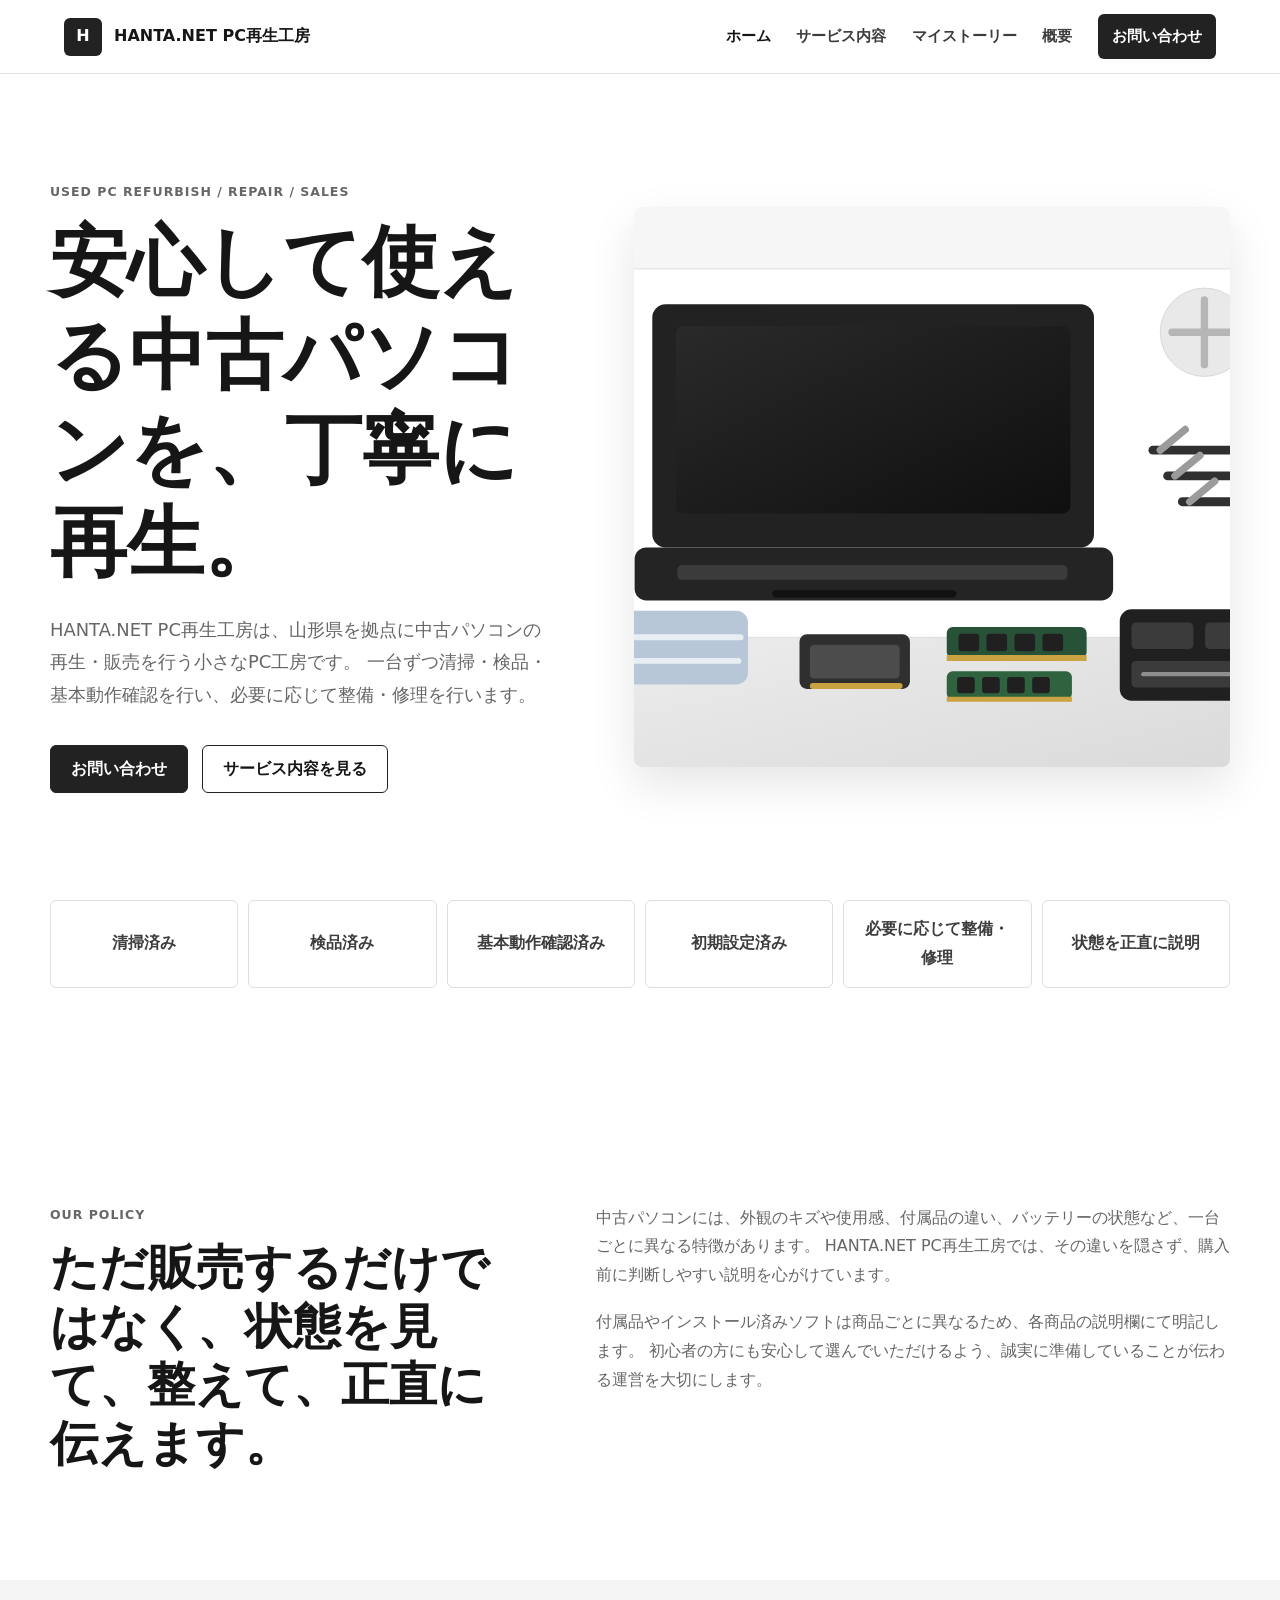
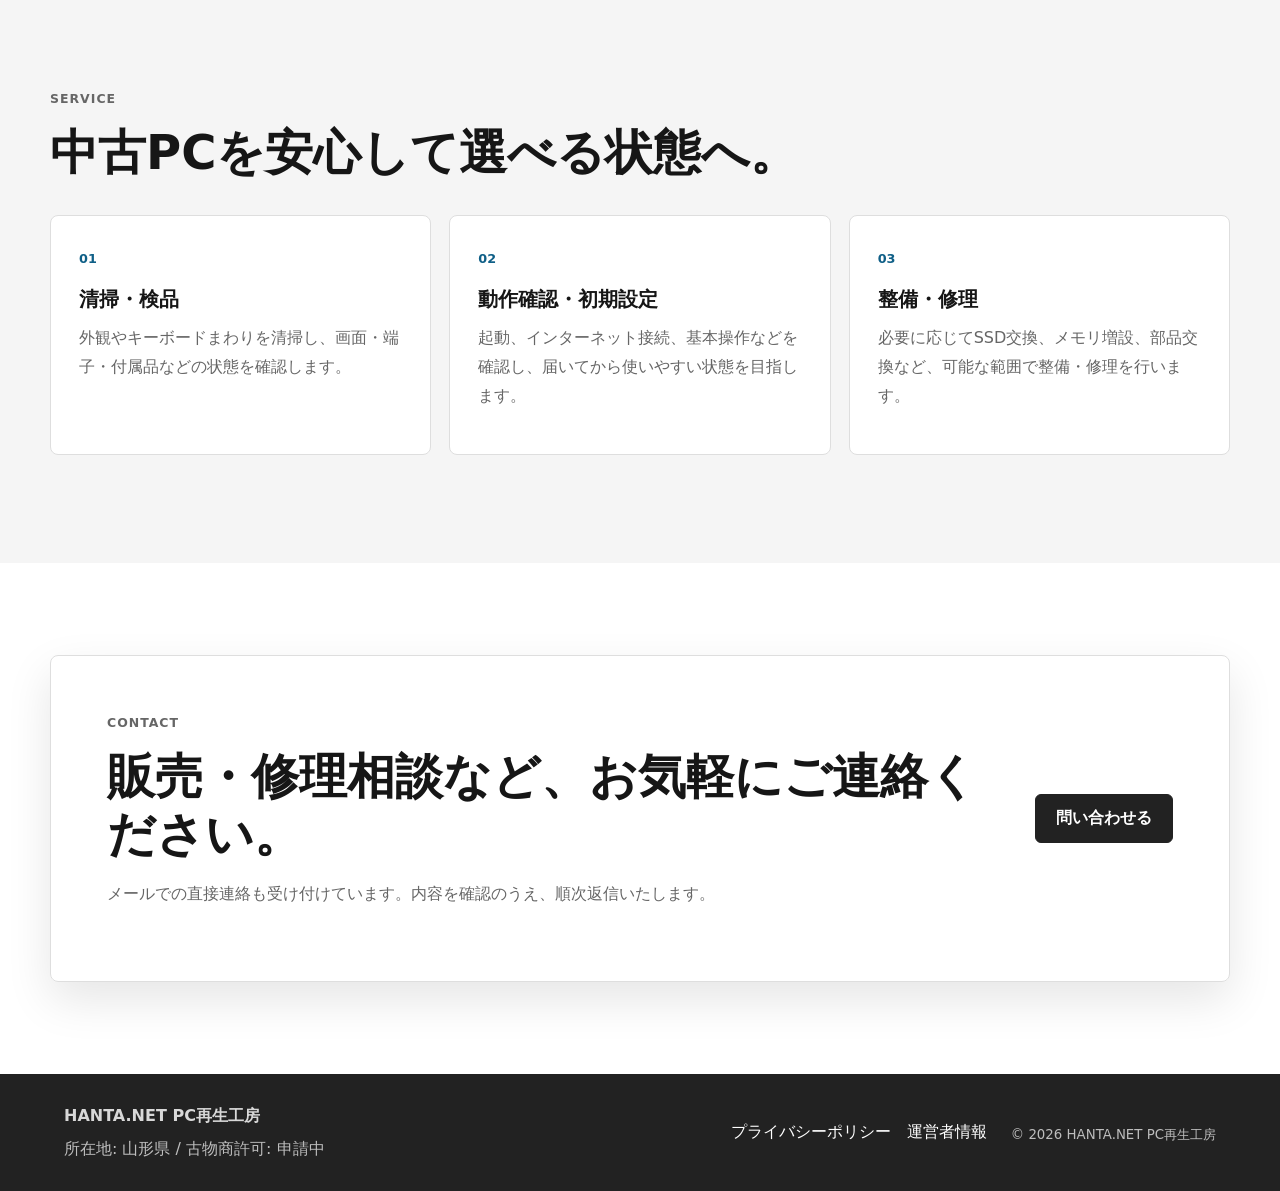
==== index.html @ 88644e93 "Remove procurement wording from homepage contact section" ====
<!doctype html>
<html lang="ja">
  <head>
    <meta charset="utf-8" />
    <meta name="viewport" content="width=device-width, initial-scale=1" />
    <title>HANTA.NET PC再生工房 | 中古パソコンの再生・販売</title>
    <meta
      name="description"
      content="山形県を拠点に、中古パソコンを一台ずつ清掃・検品・動作確認し、必要に応じて整備・修理を行い、安心して使える状態へ整えて販売する小さなPC再生工房です。"
    />
    <meta name="keywords" content="中古パソコン,再生パソコン,中古ノートパソコン,PC修理,PC再生工房,山形県,HANTA.NET" />
    <meta property="og:title" content="HANTA.NET PC再生工房" />
    <meta property="og:description" content="中古パソコンを一台ずつ清掃・検品・動作確認し、安心して使える状態へ整えて販売します。" />
    <meta property="og:type" content="website" />
    <link rel="stylesheet" href="style.css" />
  </head>
  <body>
    <header class="site-header">
      <a class="brand" href="index.html" aria-label="HANTA.NET PC再生工房 トップへ">
        <span class="brand-mark">H</span>
        <span class="brand-name">HANTA.NET PC再生工房</span>
      </a>
      <button class="nav-toggle" type="button" aria-label="メニューを開く" aria-expanded="false" data-nav-toggle>
        <span></span><span></span><span></span>
      </button>
      <nav class="site-nav" aria-label="メインメニュー" data-nav>
        <a href="index.html" data-page="index">ホーム</a>
        <a href="service.html" data-page="service">サービス内容</a>
        <a href="story.html" data-page="story">マイストーリー</a>
        <a href="about.html" data-page="about">概要</a>
        <a href="contact.html" class="nav-contact" data-page="contact">お問い合わせ</a>
      </nav>
    </header>

    <main>
      <section class="hero">
        <div class="hero-copy">
          <p class="eyebrow">Used PC Refurbish / Repair / Sales</p>
          <h1>安心して使える中古パソコンを、丁寧に再生。</h1>
          <p>
            HANTA.NET PC再生工房は、山形県を拠点に中古パソコンの再生・販売を行う小さなPC工房です。
            一台ずつ清掃・検品・基本動作確認を行い、必要に応じて整備・修理を行います。
          </p>
          <div class="hero-actions">
            <a class="button button-dark" href="contact.html">お問い合わせ</a>
            <a class="button button-light" href="service.html">サービス内容を見る</a>
          </div>
        </div>
        <div class="hero-media">
          <img src="assets/repair-workbench.svg" alt="中古ノートパソコンの整備・修理を行う清潔な作業机" />
        </div>
      </section>

      <section class="section trust-strip" aria-label="HANTA.NET PC再生工房の特徴">
        <div class="trust-item">清掃済み</div>
        <div class="trust-item">検品済み</div>
        <div class="trust-item">基本動作確認済み</div>
        <div class="trust-item">初期設定済み</div>
        <div class="trust-item">必要に応じて整備・修理</div>
        <div class="trust-item">状態を正直に説明</div>
      </section>

      <section class="section two-column">
        <div>
          <p class="section-label">Our Policy</p>
          <h2>ただ販売するだけではなく、状態を見て、整えて、正直に伝えます。</h2>
        </div>
        <div class="prose">
          <p>
            中古パソコンには、外観のキズや使用感、付属品の違い、バッテリーの状態など、一台ごとに異なる特徴があります。
            HANTA.NET PC再生工房では、その違いを隠さず、購入前に判断しやすい説明を心がけています。
          </p>
          <p>
            付属品やインストール済みソフトは商品ごとに異なるため、各商品の説明欄にて明記します。
            初心者の方にも安心して選んでいただけるよう、誠実に準備していることが伝わる運営を大切にします。
          </p>
        </div>
      </section>

      <section class="section muted-section">
        <div class="section-heading">
          <p class="section-label">Service</p>
          <h2>中古PCを安心して選べる状態へ。</h2>
        </div>
        <div class="card-grid">
          <article class="card">
            <span class="card-number">01</span>
            <h3>清掃・検品</h3>
            <p>外観やキーボードまわりを清掃し、画面・端子・付属品などの状態を確認します。</p>
          </article>
          <article class="card">
            <span class="card-number">02</span>
            <h3>動作確認・初期設定</h3>
            <p>起動、インターネット接続、基本操作などを確認し、届いてから使いやすい状態を目指します。</p>
          </article>
          <article class="card">
            <span class="card-number">03</span>
            <h3>整備・修理</h3>
            <p>必要に応じてSSD交換、メモリ増設、部品交換など、可能な範囲で整備・修理を行います。</p>
          </article>
        </div>
      </section>

      <section class="section cta-panel">
        <div>
          <p class="section-label">Contact</p>
          <h2>販売・修理相談など、お気軽にご連絡ください。</h2>
          <p>メールでの直接連絡も受け付けています。内容を確認のうえ、順次返信いたします。</p>
        </div>
        <a class="button button-dark" href="contact.html">問い合わせる</a>
      </section>
    </main>

    <footer class="site-footer">
      <div>
        <strong>HANTA.NET PC再生工房</strong>
        <p>所在地: 山形県 / 古物商許可: 申請中</p>
      </div>
      <nav aria-label="フッターメニュー">
        <a href="privacy.html">プライバシーポリシー</a>
        <a href="about.html">運営者情報</a>
      </nav>
      <small>&copy; <span data-year></span> HANTA.NET PC再生工房</small>
    </footer>

    <script src="script.js"></script>
  </body>
</html>
---- style.css ----
:root {
  --bg: #ffffff;
  --ink: #161616;
  --muted: #666666;
  --soft: #f5f5f5;
  --line: #dedede;
  --dark: #222222;
  --mid: #3d3d3d;
  --accent: #0f5f87;
  --shadow: 0 18px 46px rgba(0, 0, 0, 0.1);
}

* {
  box-sizing: border-box;
}

html {
  scroll-behavior: smooth;
}

body {
  margin: 0;
  color: var(--ink);
  font-family: "Yu Gothic", "Hiragino Kaku Gothic ProN", Meiryo, system-ui, sans-serif;
  line-height: 1.8;
  background: var(--bg);
}

img {
  display: block;
  max-width: 100%;
}

a {
  color: inherit;
}

.site-header {
  position: sticky;
  z-index: 20;
  top: 0;
  display: flex;
  align-items: center;
  justify-content: space-between;
  min-height: 74px;
  padding: 14px clamp(18px, 5vw, 64px);
  border-bottom: 1px solid rgba(222, 222, 222, 0.9);
  background: rgba(255, 255, 255, 0.94);
  backdrop-filter: blur(14px);
}

.brand {
  display: inline-flex;
  align-items: center;
  gap: 12px;
  color: var(--ink);
  text-decoration: none;
  font-weight: 800;
  letter-spacing: 0;
}

.brand-mark {
  display: grid;
  width: 38px;
  height: 38px;
  place-items: center;
  color: #fff;
  border-radius: 6px;
  background: var(--dark);
}

.brand-name {
  white-space: nowrap;
}

.site-nav {
  display: flex;
  align-items: center;
  gap: clamp(14px, 2vw, 26px);
  font-size: 0.94rem;
  font-weight: 700;
}

.site-nav a {
  color: var(--mid);
  text-decoration: none;
}

.site-nav a:hover,
.site-nav a.is-active {
  color: var(--ink);
}

.nav-contact {
  padding: 9px 14px;
  color: #fff !important;
  border-radius: 6px;
  background: var(--dark);
}

.nav-toggle {
  display: none;
  width: 42px;
  height: 42px;
  border: 1px solid var(--line);
  border-radius: 6px;
  background: #fff;
}

.nav-toggle span {
  display: block;
  width: 18px;
  height: 2px;
  margin: 4px auto;
  background: var(--ink);
}

.hero {
  display: grid;
  grid-template-columns: minmax(0, 0.92fr) minmax(0, 1.08fr);
  gap: clamp(32px, 6vw, 76px);
  align-items: center;
  width: min(1180px, calc(100% - 36px));
  min-height: calc(100vh - 74px);
  margin: 0 auto;
  padding: clamp(56px, 9vw, 98px) 0;
}

.hero h1,
.page-hero h1,
.section h2 {
  margin: 0;
  color: var(--ink);
  line-height: 1.22;
  letter-spacing: 0;
}

.hero h1 {
  font-size: clamp(2.5rem, 6vw, 5rem);
}

.hero p,
.page-hero p,
.section p {
  color: var(--muted);
}

.hero-copy > p:not(.eyebrow) {
  max-width: 680px;
  margin: 24px 0 0;
  font-size: clamp(1rem, 1.7vw, 1.12rem);
}

.hero-actions {
  display: flex;
  flex-wrap: wrap;
  gap: 14px;
  margin-top: 34px;
}

.hero-media {
  overflow: hidden;
  border-radius: 8px;
  box-shadow: var(--shadow);
}

.hero-media img {
  width: 100%;
  height: min(56vw, 560px);
  object-fit: cover;
}

.eyebrow,
.section-label {
  margin: 0 0 12px;
  color: var(--accent);
  font-size: 0.78rem;
  font-weight: 900;
  letter-spacing: 0.08em;
  text-transform: uppercase;
}

.button {
  display: inline-flex;
  align-items: center;
  justify-content: center;
  min-height: 48px;
  padding: 12px 20px;
  border: 1px solid var(--dark);
  border-radius: 6px;
  font-weight: 800;
  line-height: 1.4;
  text-decoration: none;
  cursor: pointer;
}

.button-dark {
  color: #fff;
  background: var(--dark);
}

.button-light {
  color: var(--ink);
  background: #fff;
}

.section {
  width: min(1180px, calc(100% - 36px));
  margin: 0 auto;
  padding: clamp(64px, 9vw, 108px) 0;
}

.trust-strip {
  display: grid;
  grid-template-columns: repeat(6, minmax(0, 1fr));
  gap: 10px;
  padding-top: 0;
}

.trust-item {
  display: grid;
  min-height: 76px;
  place-items: center;
  padding: 14px;
  border: 1px solid var(--line);
  border-radius: 6px;
  color: var(--mid);
  background: #fff;
  font-weight: 800;
  text-align: center;
}

.two-column {
  display: grid;
  grid-template-columns: minmax(0, 0.85fr) minmax(0, 1.15fr);
  gap: clamp(28px, 6vw, 84px);
}

.section h2 {
  font-size: clamp(1.9rem, 4vw, 3rem);
}

.prose p {
  margin: 0 0 18px;
}

.muted-section {
  width: 100%;
  max-width: none;
  padding-right: max(18px, calc((100vw - 1180px) / 2));
  padding-left: max(18px, calc((100vw - 1180px) / 2));
  background: var(--soft);
}

.section-heading {
  max-width: 760px;
  margin-bottom: 34px;
}

.card-grid {
  display: grid;
  grid-template-columns: repeat(3, minmax(0, 1fr));
  gap: 18px;
}

.card {
  min-height: 240px;
  padding: 28px;
  border: 1px solid var(--line);
  border-radius: 8px;
  background: #fff;
}

.card-number {
  color: var(--accent);
  font-size: 0.8rem;
  font-weight: 900;
}

.card h3 {
  margin: 14px 0 10px;
  font-size: 1.24rem;
  line-height: 1.35;
}

.card p {
  margin: 0;
}

.cta-panel {
  display: grid;
  grid-template-columns: minmax(0, 1fr) auto;
  gap: 28px;
  align-items: center;
  margin-top: clamp(54px, 8vw, 92px);
  margin-bottom: clamp(54px, 8vw, 92px);
  padding: clamp(32px, 5vw, 56px);
  border: 1px solid var(--line);
  border-radius: 8px;
  box-shadow: var(--shadow);
}

.page-hero {
  width: min(1180px, calc(100% - 36px));
  margin: 0 auto;
  padding: clamp(62px, 10vw, 112px) 0 clamp(44px, 8vw, 82px);
}

.page-hero h1 {
  max-width: 900px;
  font-size: clamp(2.2rem, 5vw, 4.2rem);
}

.page-hero p {
  max-width: 760px;
  margin: 22px 0 0;
}

.story-hero {
  display: grid;
  grid-template-columns: minmax(0, 0.9fr) minmax(0, 1.1fr);
  gap: clamp(28px, 6vw, 70px);
  align-items: center;
}

.story-hero img {
  height: min(50vw, 500px);
  width: 100%;
  object-fit: cover;
  border-radius: 8px;
  box-shadow: var(--shadow);
}

.narrow {
  max-width: 820px;
}

.contact-layout {
  display: grid;
  grid-template-columns: minmax(0, 0.8fr) minmax(0, 1.2fr);
  gap: clamp(28px, 6vw, 72px);
  align-items: start;
}

.contact-note {
  padding: 28px;
  border: 1px solid var(--line);
  border-radius: 8px;
  background: var(--soft);
}

.contact-note h2 {
  font-size: 1.5rem;
}

.contact-note a,
.info-table a,
.policy a {
  color: var(--accent);
  font-weight: 800;
}

.contact-form {
  display: grid;
  gap: 18px;
  padding: clamp(24px, 4vw, 36px);
  border: 1px solid var(--line);
  border-radius: 8px;
  background: #fff;
  box-shadow: var(--shadow);
}

.contact-form label {
  display: grid;
  gap: 8px;
  color: var(--mid);
  font-weight: 800;
}

.contact-form label span {
  color: var(--muted);
  font-weight: 500;
}

.contact-form input,
.contact-form textarea {
  width: 100%;
  border: 1px solid #cfcfcf;
  border-radius: 6px;
  padding: 12px 14px;
  color: var(--ink);
  font: inherit;
  background: #fff;
}

.contact-form input:focus,
.contact-form textarea:focus {
  outline: 3px solid rgba(15, 95, 135, 0.18);
  border-color: var(--accent);
}

.checkbox-label {
  display: flex !important;
  grid-template-columns: none;
  align-items: flex-start;
  gap: 10px !important;
  font-weight: 600 !important;
}

.checkbox-label input {
  width: 18px;
  margin-top: 7px;
}

.hidden-field {
  display: none !important;
  visibility: hidden;
  position: absolute;
  left: -9999px;
  width: 1px;
  height: 1px;
  overflow: hidden;
}

.info-table {
  display: grid;
  margin: 0;
  border-top: 1px solid var(--line);
}

.info-table div {
  display: grid;
  grid-template-columns: 220px 1fr;
  gap: 24px;
  padding: 24px 0;
  border-bottom: 1px solid var(--line);
}

.info-table dt {
  color: var(--mid);
  font-weight: 900;
}

.info-table dd {
  margin: 0;
  color: var(--ink);
}

.policy h2 {
  margin: 34px 0 10px;
  font-size: 1.5rem;
}

.site-footer {
  display: grid;
  grid-template-columns: minmax(0, 1fr) auto auto;
  gap: 24px;
  align-items: center;
  padding: 28px clamp(18px, 5vw, 64px);
  color: #d8d8d8;
  background: var(--dark);
}

.site-footer p,
.site-footer small {
  margin: 4px 0 0;
  color: #bdbdbd;
}

.site-footer nav {
  display: flex;
  flex-wrap: wrap;
  gap: 16px;
}

.site-footer a {
  color: #fff;
  text-decoration: none;
}

@media (max-width: 940px) {
  .brand-name {
    white-space: normal;
  }

  .nav-toggle {
    display: block;
  }

  .site-nav {
    position: absolute;
    top: calc(100% + 8px);
    right: 18px;
    left: 18px;
    display: none;
    flex-direction: column;
    align-items: stretch;
    gap: 0;
    padding: 12px;
    border: 1px solid var(--line);
    border-radius: 8px;
    background: #fff;
    box-shadow: var(--shadow);
  }

  .site-nav.is-open {
    display: flex;
  }

  .site-nav a {
    padding: 12px;
  }

  .nav-contact {
    margin-top: 6px;
    text-align: center;
  }

  .hero,
  .two-column,
  .story-hero,
  .contact-layout,
  .cta-panel,
  .site-footer {
    grid-template-columns: 1fr;
  }

  .hero {
    min-height: auto;
  }

  .hero-media img,
  .story-hero img {
    height: auto;
    aspect-ratio: 16 / 10;
  }

  .trust-strip,
  .card-grid {
    grid-template-columns: repeat(2, minmax(0, 1fr));
  }

  .cta-panel .button {
    justify-self: start;
  }
}

@media (max-width: 560px) {
  .site-header {
    min-height: 66px;
    padding: 12px 16px;
  }

  .brand {
    max-width: calc(100% - 56px);
    font-size: 0.92rem;
  }

  .brand-mark {
    flex: 0 0 auto;
  }

  .trust-strip,
  .card-grid,
  .info-table div {
    grid-template-columns: 1fr;
  }

  .hero-actions,
  .cta-panel .button,
  .contact-form .button {
    width: 100%;
  }

  .button {
    width: 100%;
  }
}
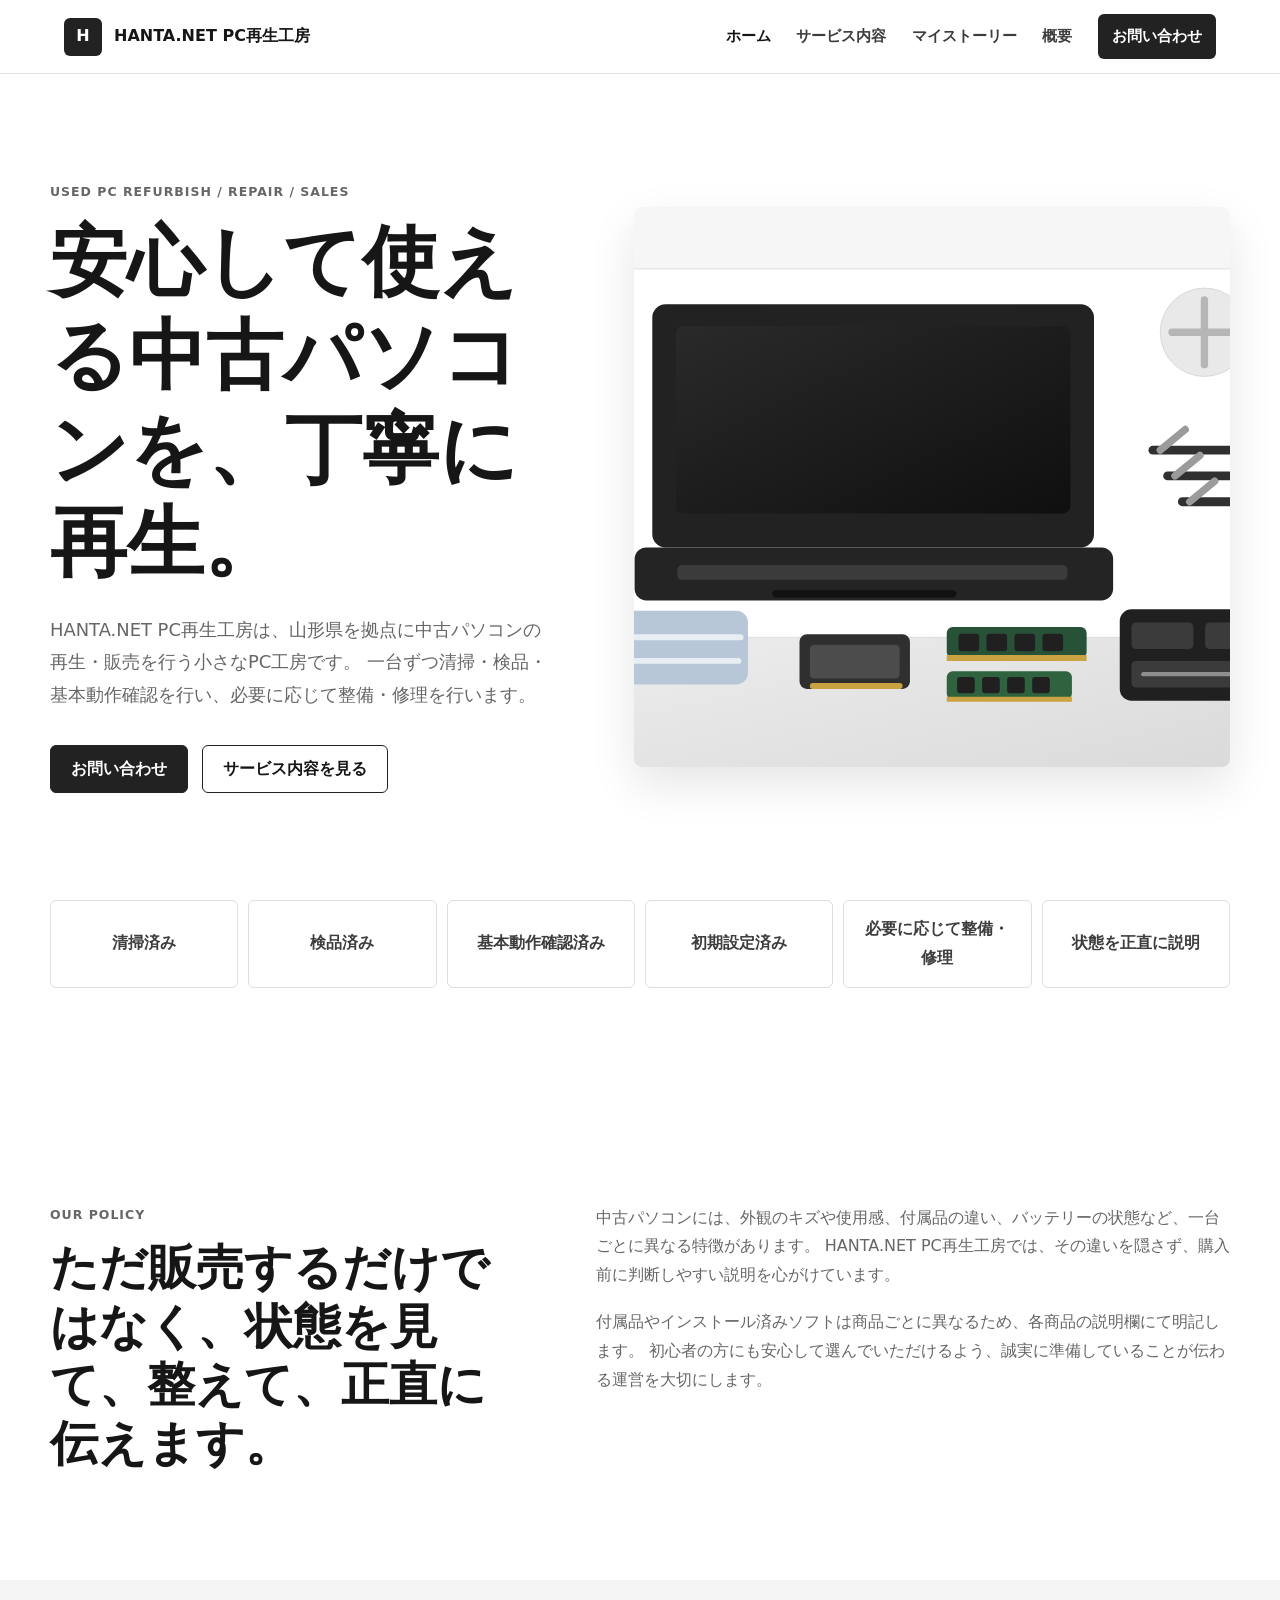
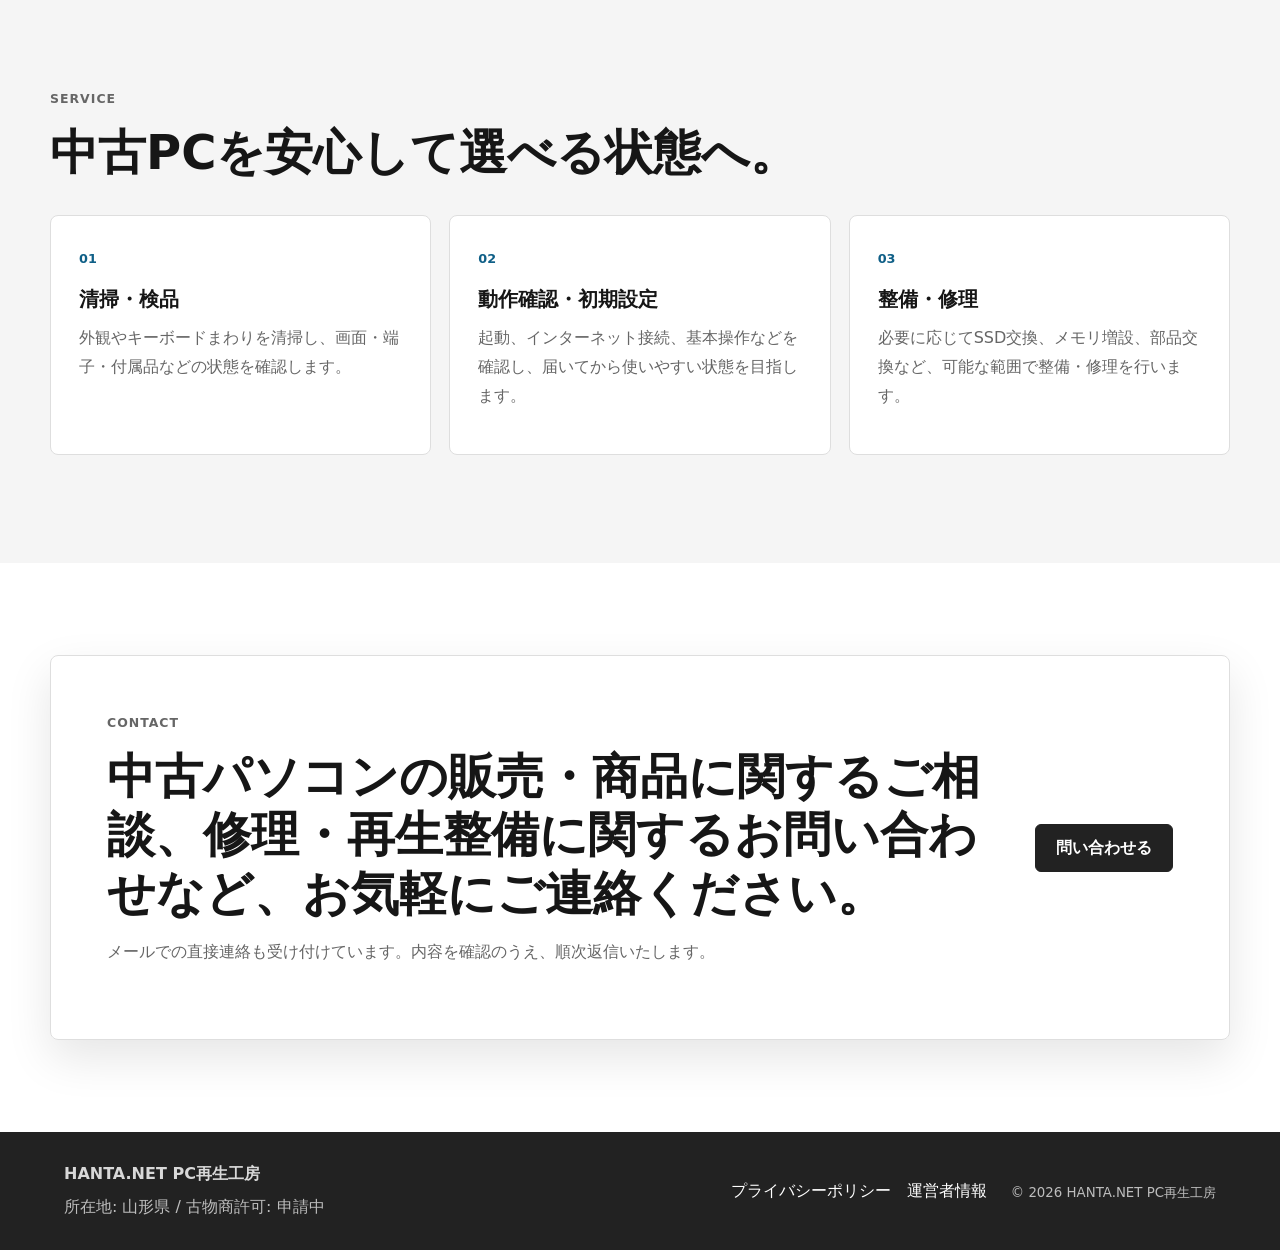
==== commit 1706902a: "Update homepage contact wording" ====
--- a/index.html
+++ b/index.html
@@ -104,7 +104,7 @@
       <section class="section cta-panel">
         <div>
           <p class="section-label">Contact</p>
-          <h2>販売・修理相談など、お気軽にご連絡ください。</h2>
+          <h2>中古パソコンの販売・商品に関するご相談、修理・再生整備に関するお問い合わせなど、お気軽にご連絡ください。</h2>
           <p>メールでの直接連絡も受け付けています。内容を確認のうえ、順次返信いたします。</p>
         </div>
         <a class="button button-dark" href="contact.html">問い合わせる</a>
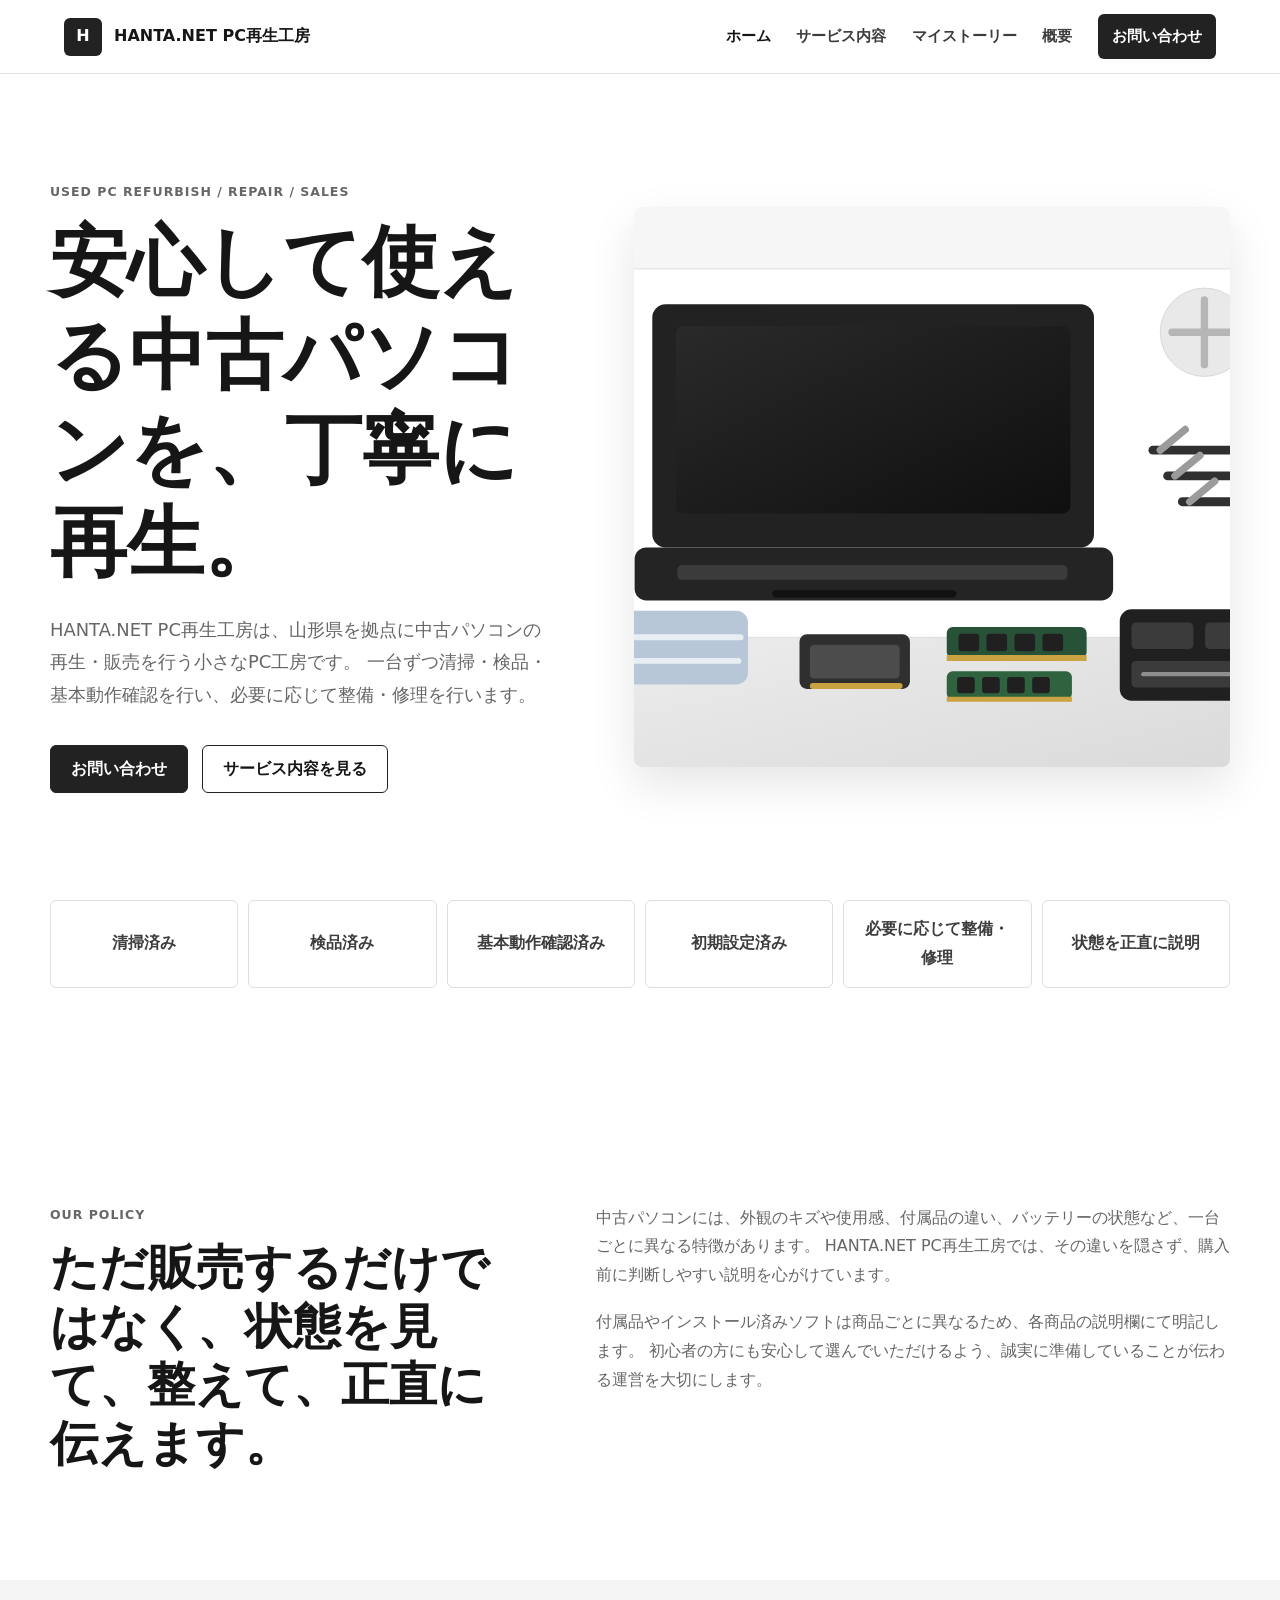
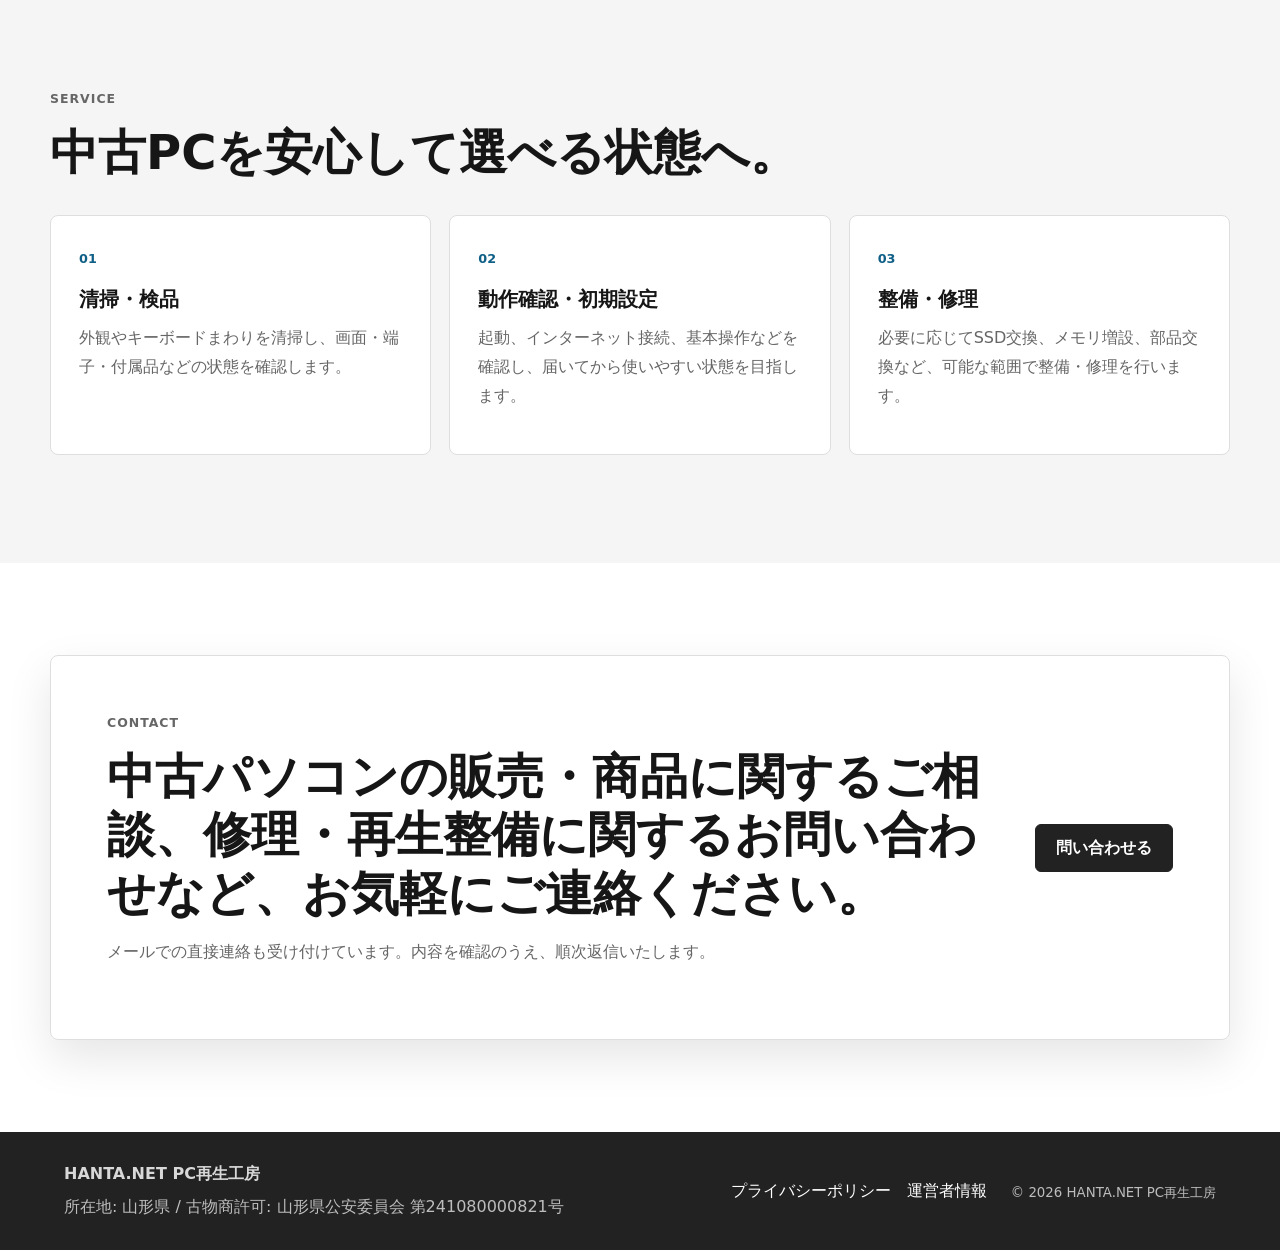
==== commit 00e917d7: "Update antique dealer license in footer" ====
--- a/index.html
+++ b/index.html
@@ -114,7 +114,7 @@
     <footer class="site-footer">
       <div>
         <strong>HANTA.NET PC再生工房</strong>
-        <p>所在地: 山形県 / 古物商許可: 申請中</p>
+        <p>所在地: 山形県 / 古物商許可: 山形県公安委員会 第241080000821号</p>
       </div>
       <nav aria-label="フッターメニュー">
         <a href="privacy.html">プライバシーポリシー</a>
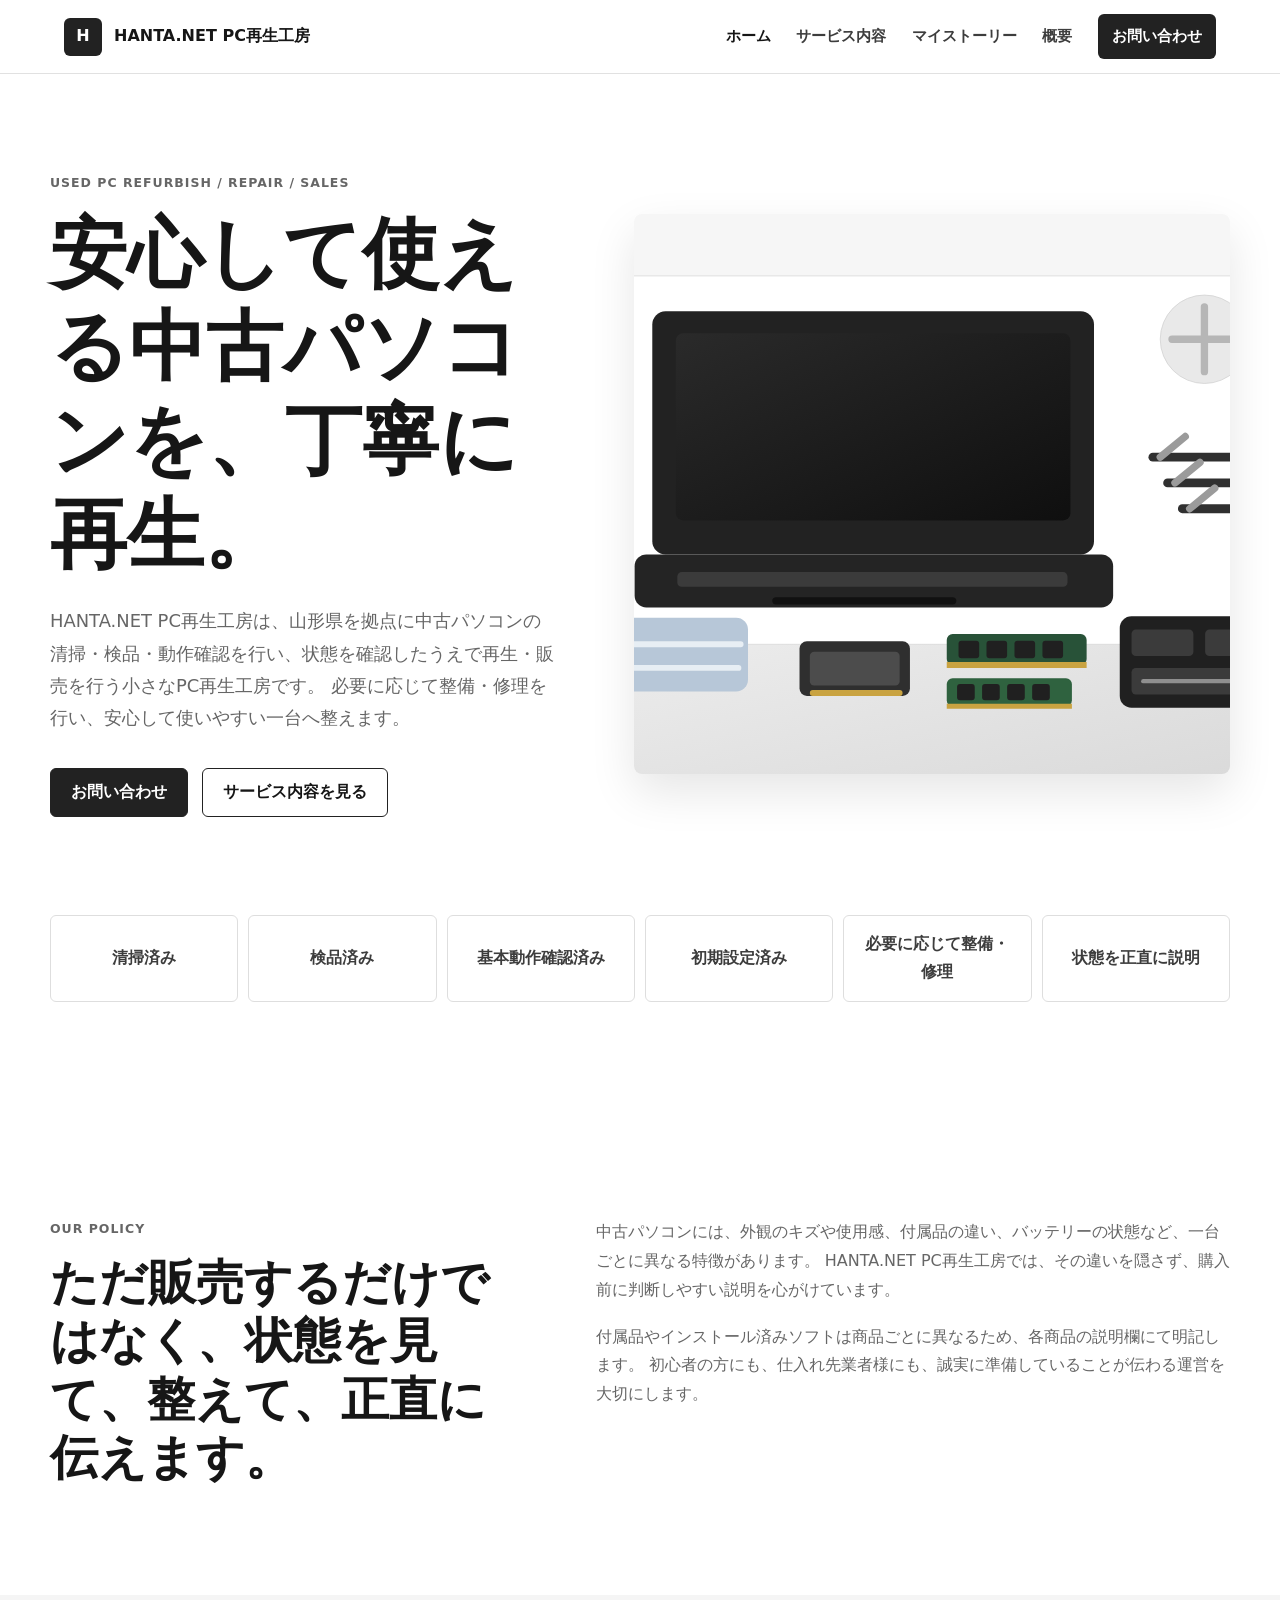
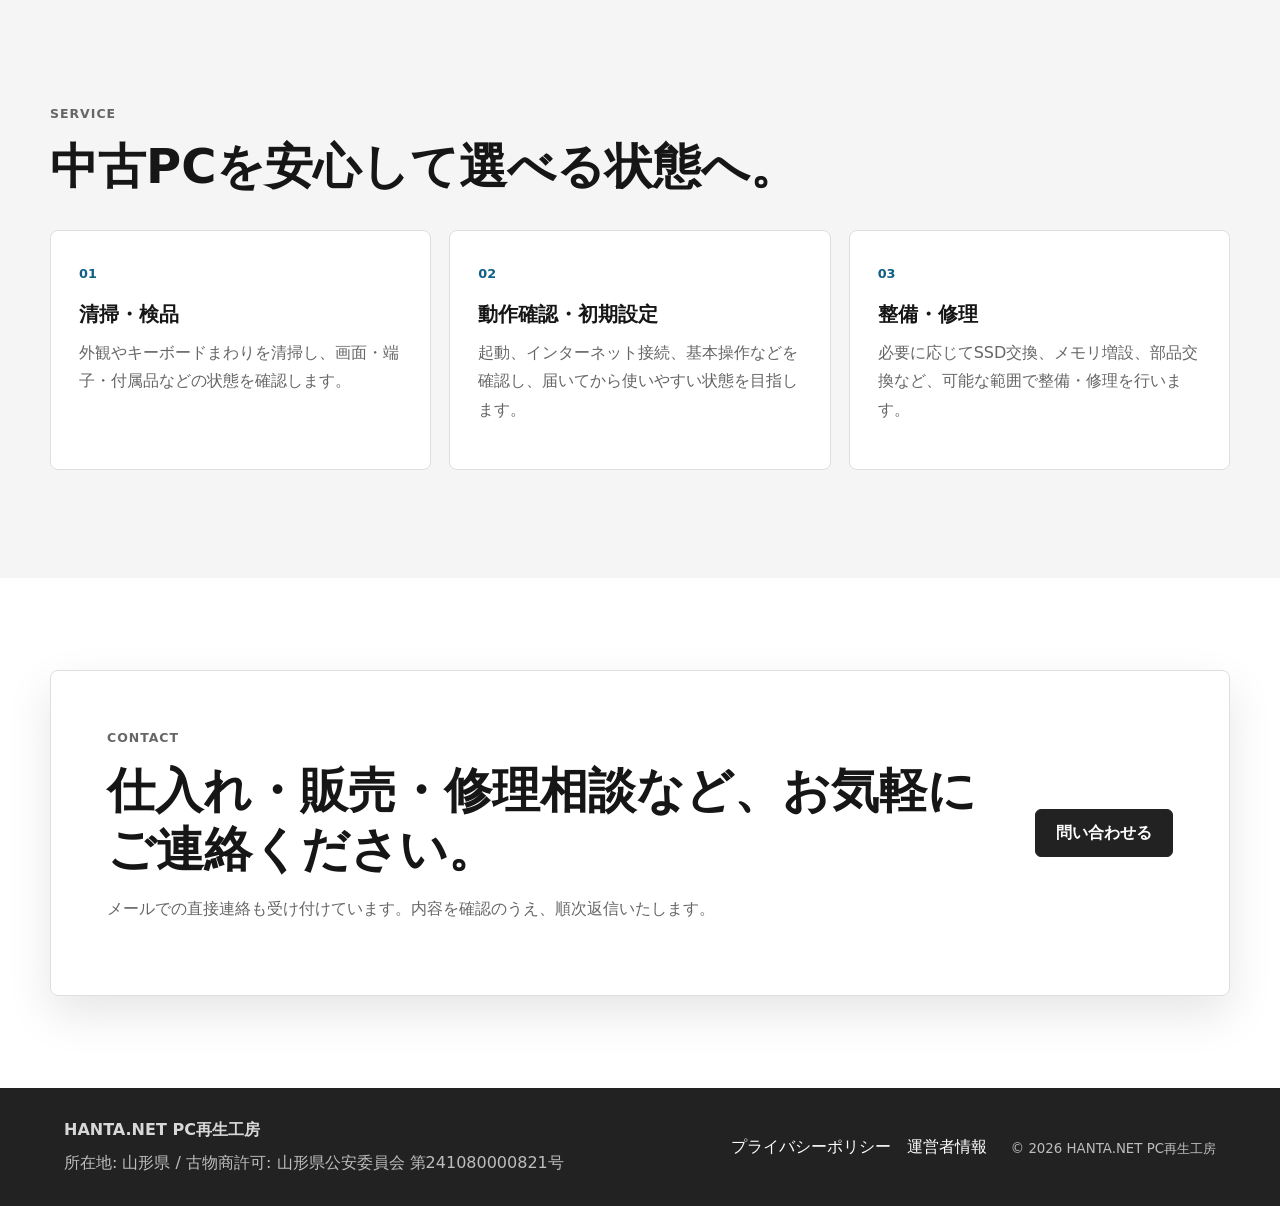
==== commit f32ab583: "Add homepage SEO metadata and description" ====
--- a/index.html
+++ b/index.html
@@ -3,15 +3,19 @@
   <head>
     <meta charset="utf-8" />
     <meta name="viewport" content="width=device-width, initial-scale=1" />
-    <title>HANTA.NET PC再生工房 | 中古パソコンの再生・販売</title>
+    <title>HANTA.NET PC再生工房 | 山形県の中古パソコン再生・販売</title>
     <meta
       name="description"
-      content="山形県を拠点に、中古パソコンを一台ずつ清掃・検品・動作確認し、必要に応じて整備・修理を行い、安心して使える状態へ整えて販売する小さなPC再生工房です。"
+      content="HANTA.NET PC再生工房は、山形県を拠点に中古パソコンの清掃・検品・動作確認を行い、状態を確認したうえで再生・販売する小さなPC再生工房です。"
     />
     <meta name="keywords" content="中古パソコン,再生パソコン,中古ノートパソコン,PC修理,PC再生工房,山形県,HANTA.NET" />
-    <meta property="og:title" content="HANTA.NET PC再生工房" />
-    <meta property="og:description" content="中古パソコンを一台ずつ清掃・検品・動作確認し、安心して使える状態へ整えて販売します。" />
+    <link rel="canonical" href="https://hanta-net-site.netlify.app/" />
+    <meta property="og:title" content="HANTA.NET PC再生工房 | 山形県の中古パソコン再生・販売" />
+    <meta property="og:description" content="山形県を拠点に、中古パソコンを一台ずつ清掃・検品・動作確認し、状態を確認したうえで再生・販売します。" />
     <meta property="og:type" content="website" />
+    <meta property="og:url" content="https://hanta-net-site.netlify.app/" />
+    <meta property="og:site_name" content="HANTA.NET PC再生工房" />
+    <meta name="twitter:card" content="summary" />
     <link rel="stylesheet" href="style.css" />
   </head>
   <body>
@@ -38,8 +42,8 @@
           <p class="eyebrow">Used PC Refurbish / Repair / Sales</p>
           <h1>安心して使える中古パソコンを、丁寧に再生。</h1>
           <p>
-            HANTA.NET PC再生工房は、山形県を拠点に中古パソコンの再生・販売を行う小さなPC工房です。
-            一台ずつ清掃・検品・基本動作確認を行い、必要に応じて整備・修理を行います。
+            HANTA.NET PC再生工房は、山形県を拠点に中古パソコンの清掃・検品・動作確認を行い、状態を確認したうえで再生・販売を行う小さなPC再生工房です。
+            必要に応じて整備・修理を行い、安心して使いやすい一台へ整えます。
           </p>
           <div class="hero-actions">
             <a class="button button-dark" href="contact.html">お問い合わせ</a>
@@ -72,7 +76,7 @@
           </p>
           <p>
             付属品やインストール済みソフトは商品ごとに異なるため、各商品の説明欄にて明記します。
-            初心者の方にも安心して選んでいただけるよう、誠実に準備していることが伝わる運営を大切にします。
+            初心者の方にも、仕入れ先業者様にも、誠実に準備していることが伝わる運営を大切にします。
           </p>
         </div>
       </section>
@@ -104,7 +108,7 @@
       <section class="section cta-panel">
         <div>
           <p class="section-label">Contact</p>
-          <h2>中古パソコンの販売・商品に関するご相談、修理・再生整備に関するお問い合わせなど、お気軽にご連絡ください。</h2>
+          <h2>仕入れ・販売・修理相談など、お気軽にご連絡ください。</h2>
           <p>メールでの直接連絡も受け付けています。内容を確認のうえ、順次返信いたします。</p>
         </div>
         <a class="button button-dark" href="contact.html">問い合わせる</a>
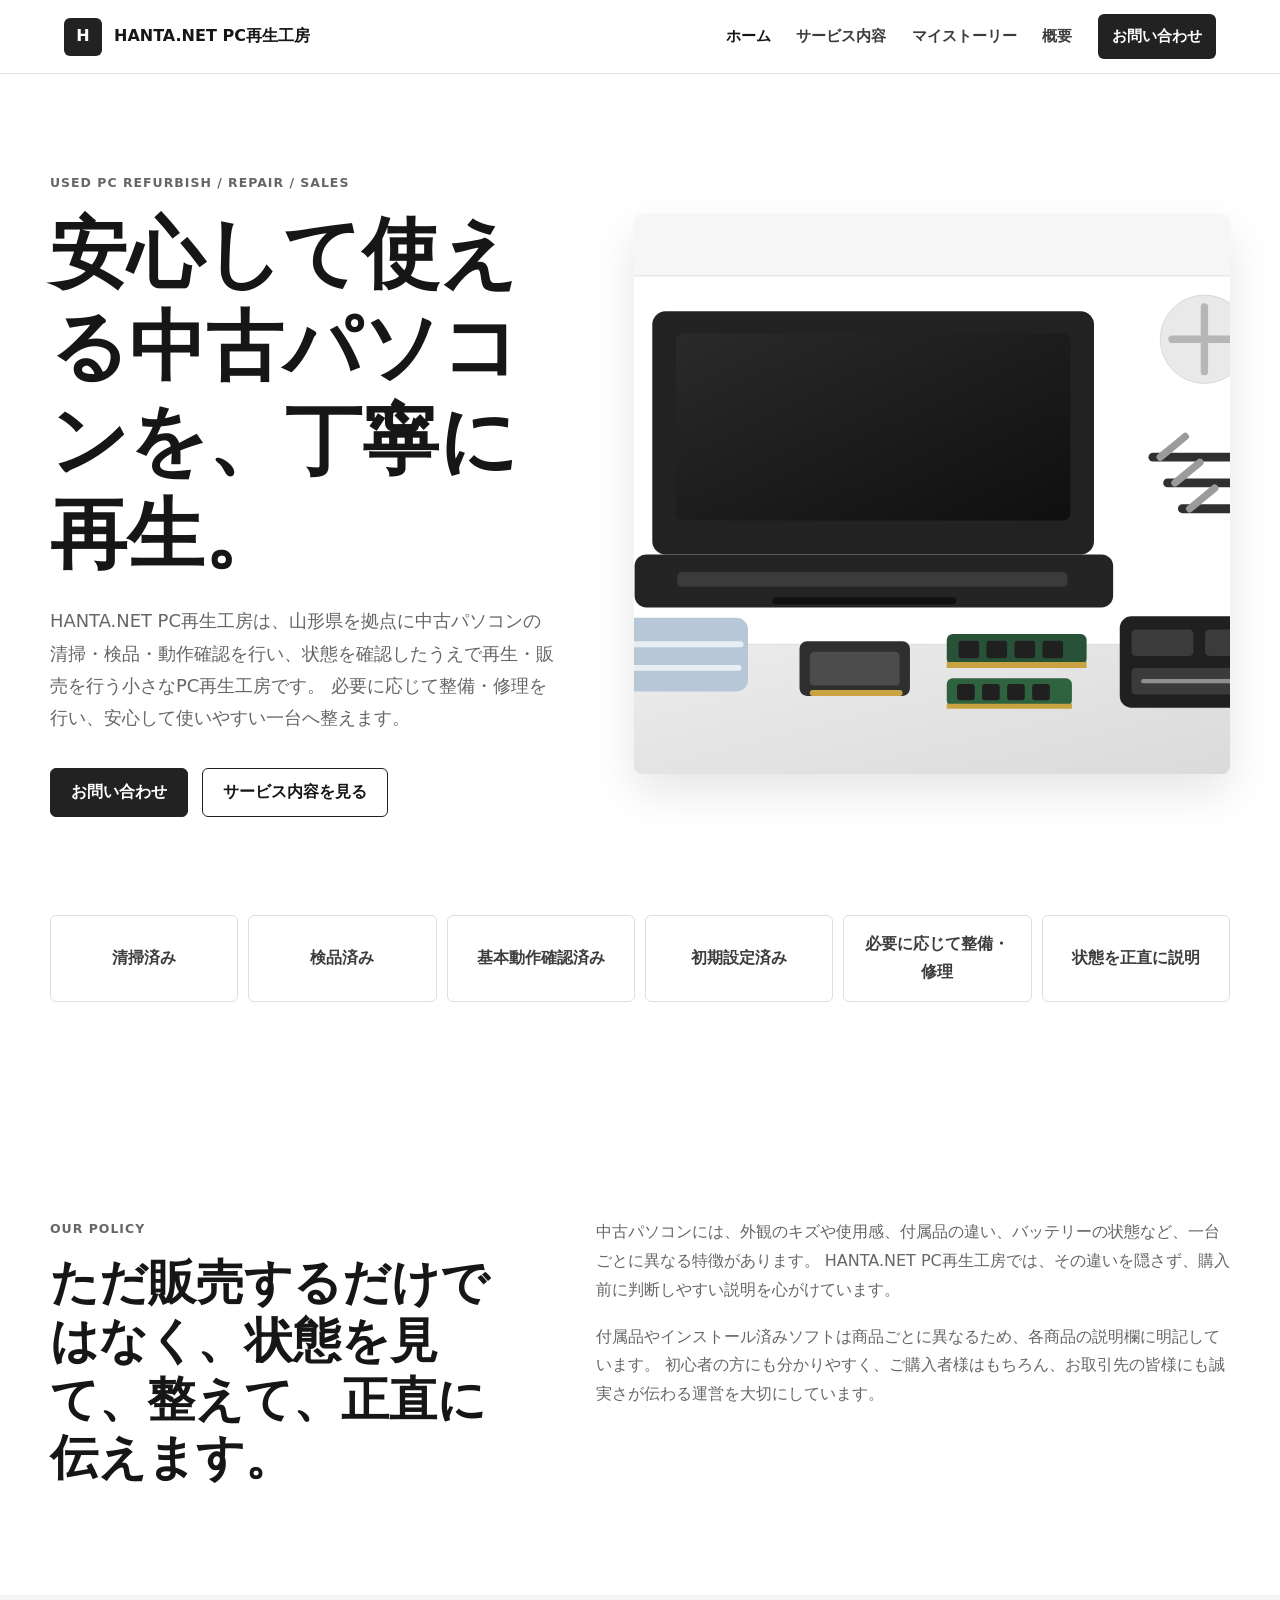
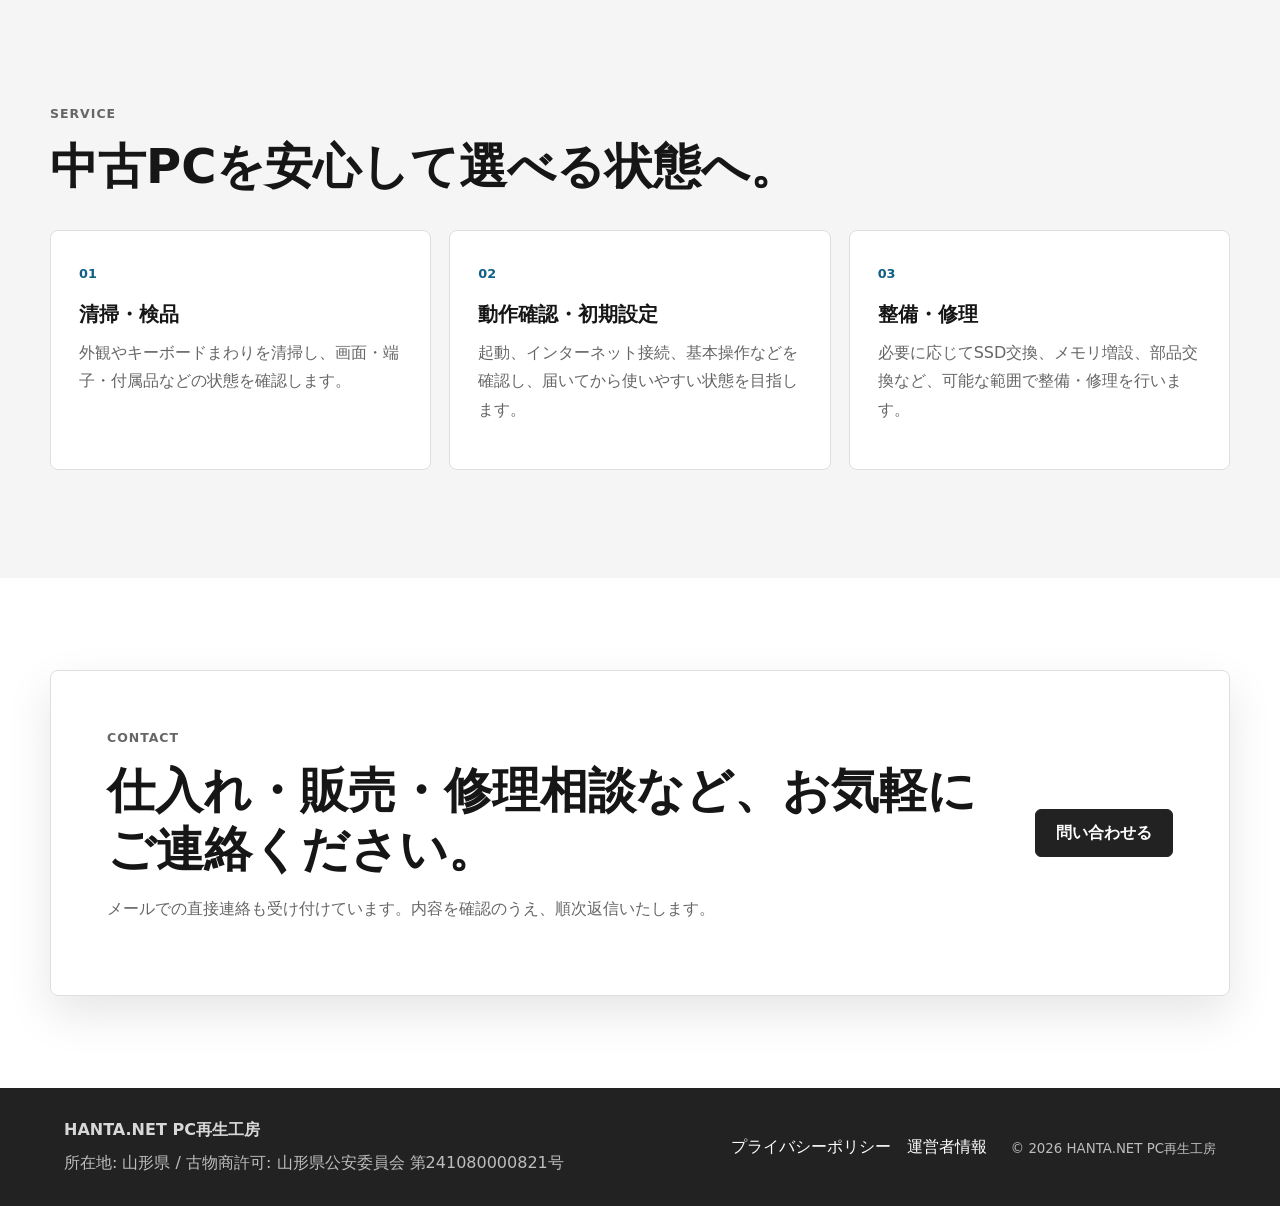
==== commit de50cd76: "トップページの運営方針の文面を調整" ====
--- a/index.html
+++ b/index.html
@@ -75,8 +75,8 @@
             HANTA.NET PC再生工房では、その違いを隠さず、購入前に判断しやすい説明を心がけています。
           </p>
           <p>
-            付属品やインストール済みソフトは商品ごとに異なるため、各商品の説明欄にて明記します。
-            初心者の方にも、仕入れ先業者様にも、誠実に準備していることが伝わる運営を大切にします。
+            付属品やインストール済みソフトは商品ごとに異なるため、各商品の説明欄に明記しています。
+            初心者の方にも分かりやすく、ご購入者様はもちろん、お取引先の皆様にも誠実さが伝わる運営を大切にしています。
           </p>
         </div>
       </section>
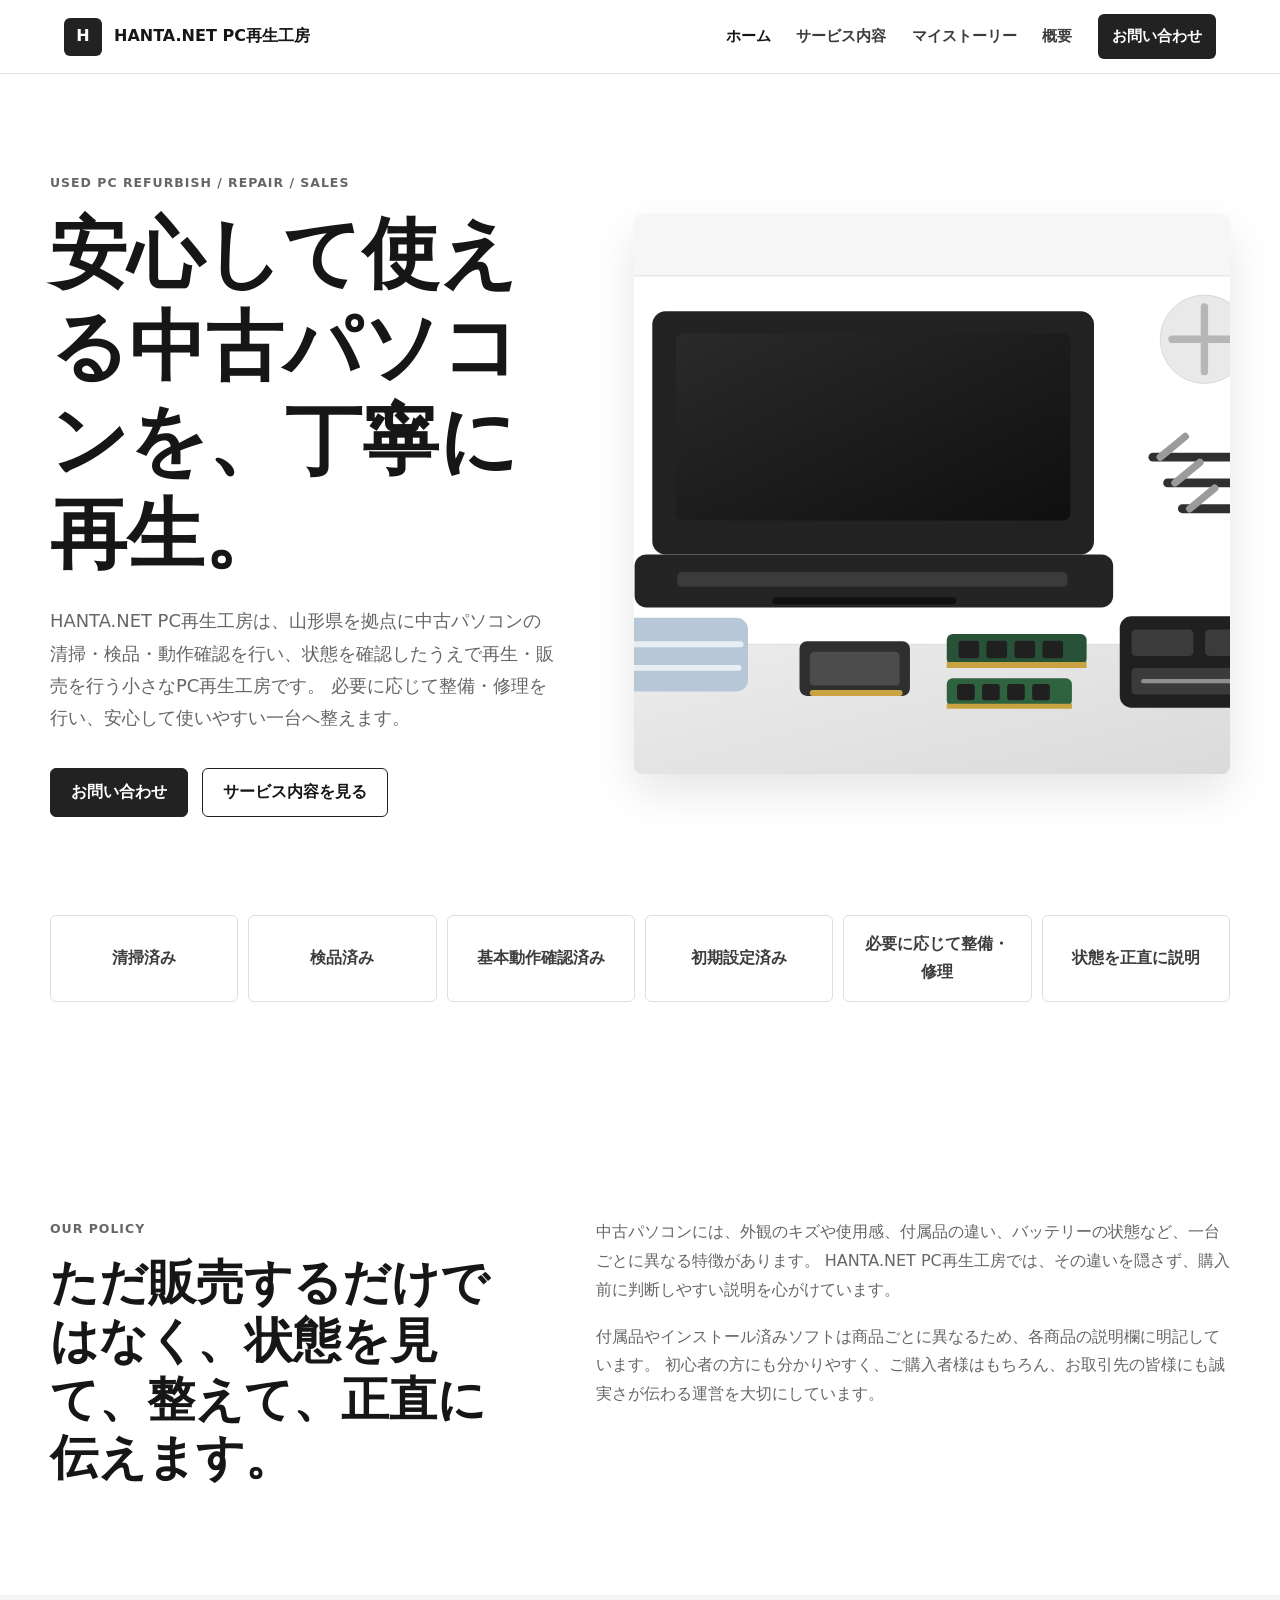
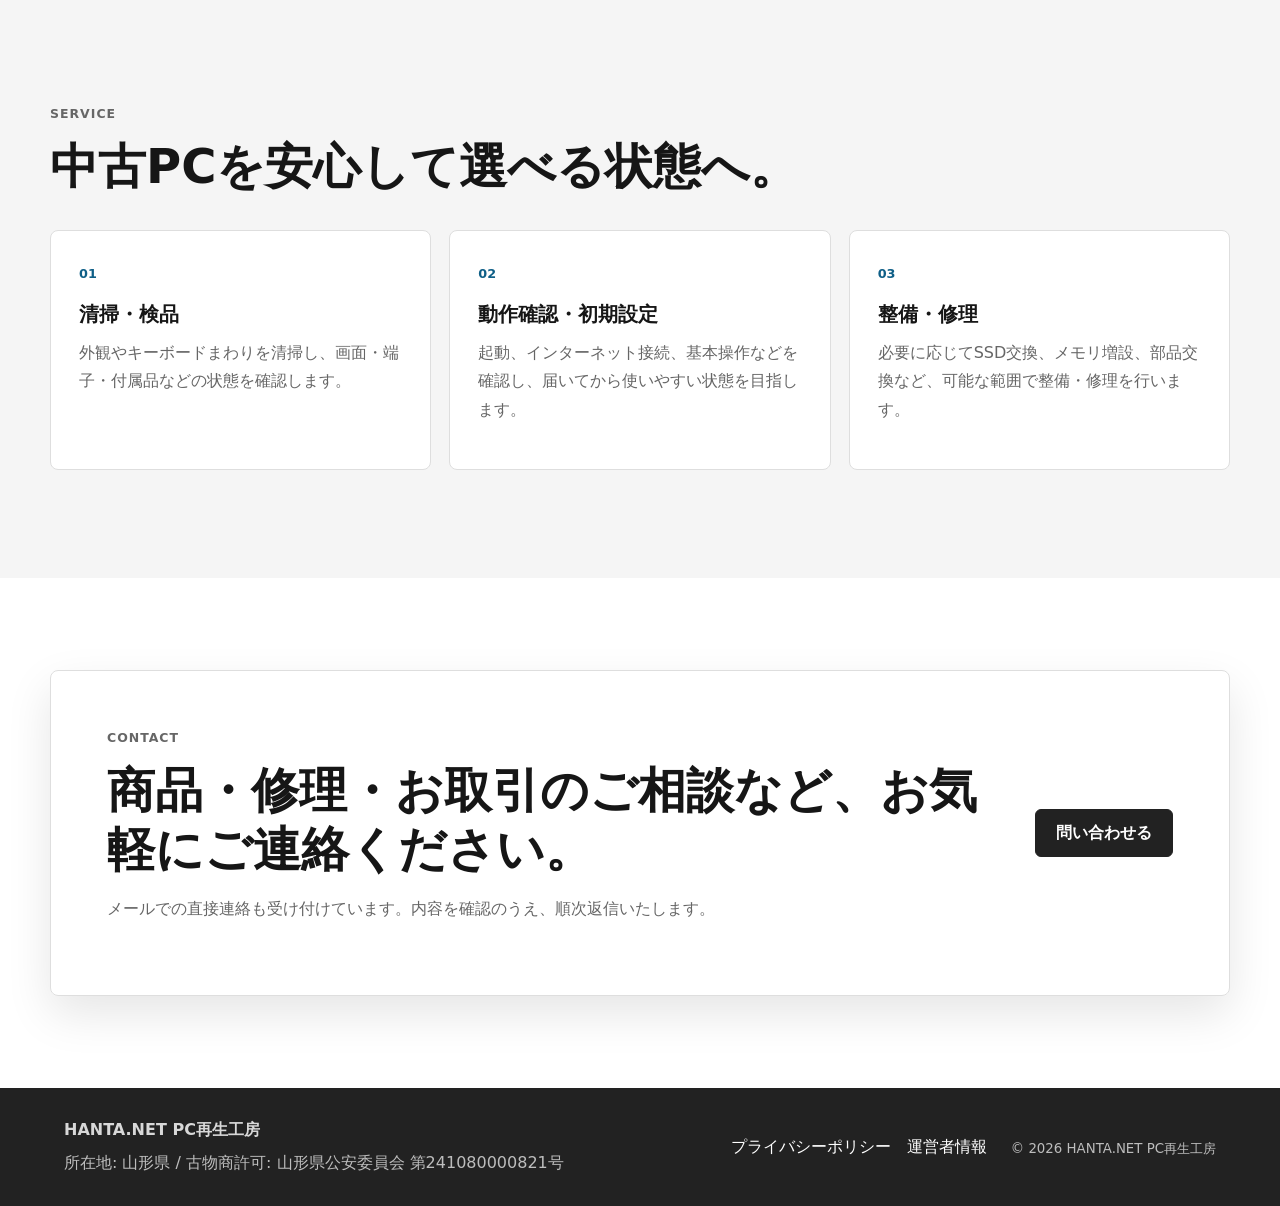
==== commit 1cd75555: "お問い合わせ見出しの表現を調整" ====
--- a/index.html
+++ b/index.html
@@ -108,7 +108,7 @@
       <section class="section cta-panel">
         <div>
           <p class="section-label">Contact</p>
-          <h2>仕入れ・販売・修理相談など、お気軽にご連絡ください。</h2>
+          <h2>商品・修理・お取引のご相談など、お気軽にご連絡ください。</h2>
           <p>メールでの直接連絡も受け付けています。内容を確認のうえ、順次返信いたします。</p>
         </div>
         <a class="button button-dark" href="contact.html">問い合わせる</a>
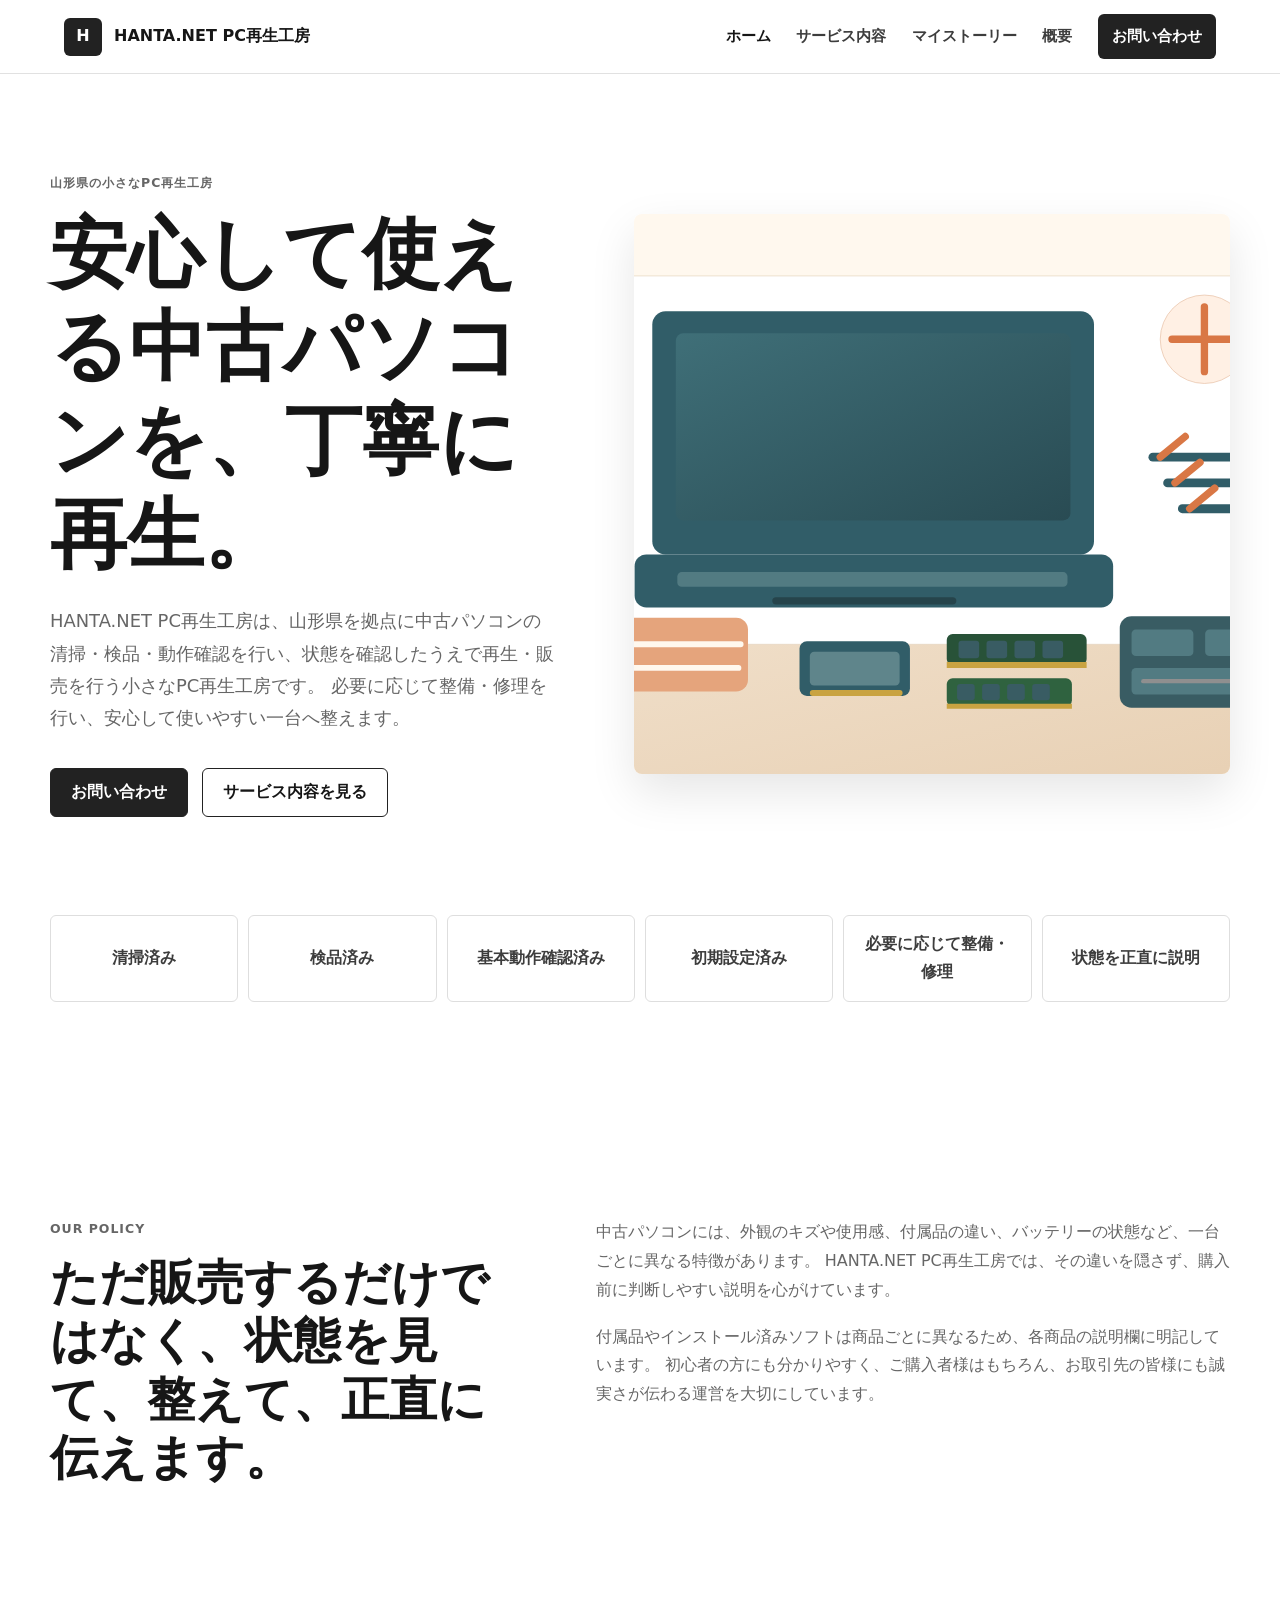
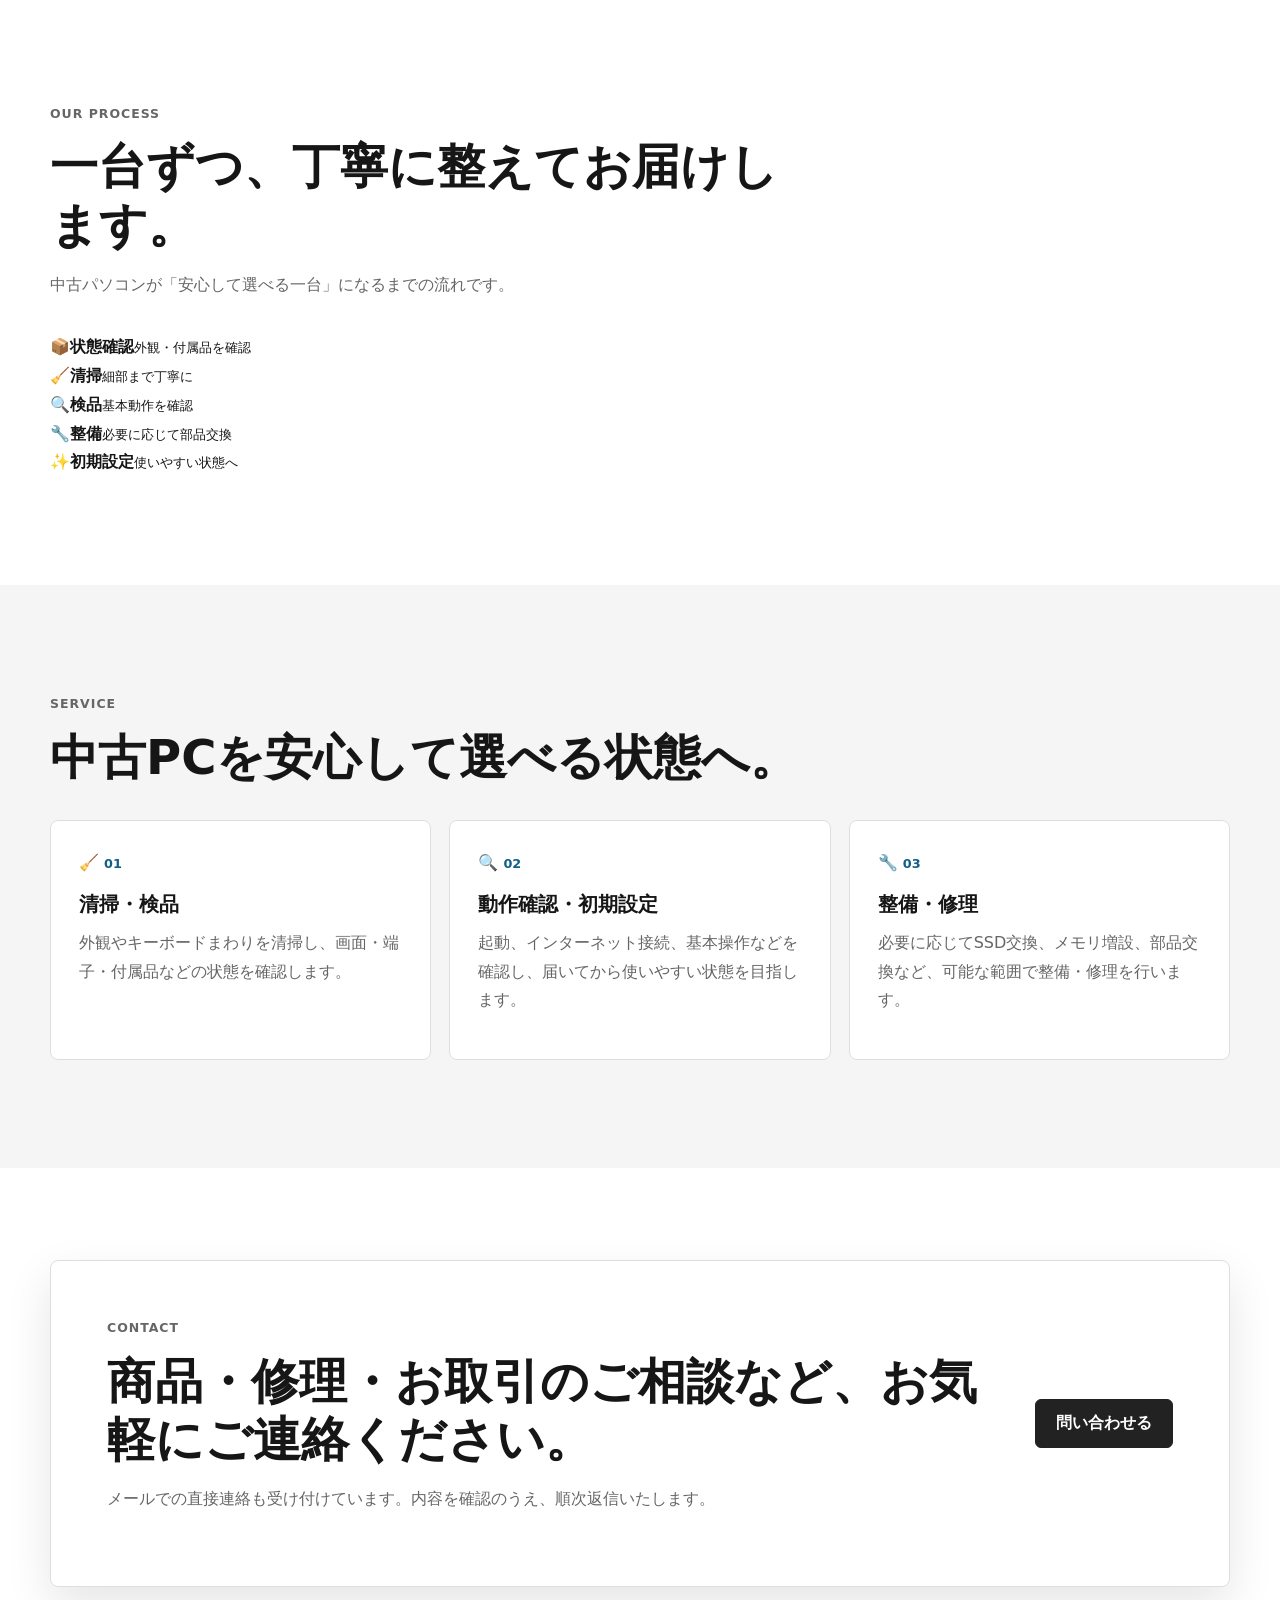
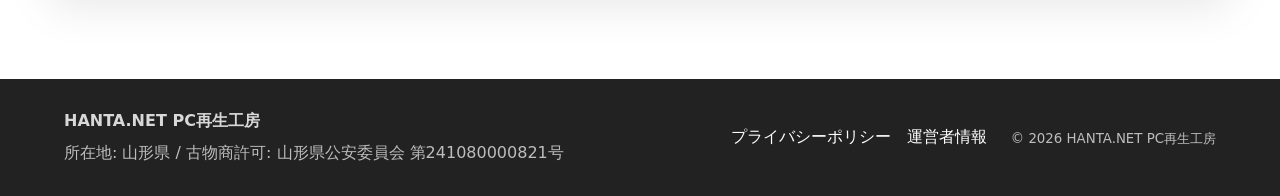
==== commit 18759347: "トップページに再生工程の図解を追加" ====
--- a/index.html
+++ b/index.html
@@ -39,7 +39,7 @@
     <main>
       <section class="hero">
         <div class="hero-copy">
-          <p class="eyebrow">Used PC Refurbish / Repair / Sales</p>
+          <p class="eyebrow">山形県の小さなPC再生工房</p>
           <h1>安心して使える中古パソコンを、丁寧に再生。</h1>
           <p>
             HANTA.NET PC再生工房は、山形県を拠点に中古パソコンの清掃・検品・動作確認を行い、状態を確認したうえで再生・販売を行う小さなPC再生工房です。
@@ -81,6 +81,21 @@
         </div>
       </section>
 
+      <section class="section process-section">
+        <div class="section-heading">
+          <p class="section-label">Our Process</p>
+          <h2>一台ずつ、丁寧に整えてお届けします。</h2>
+          <p>中古パソコンが「安心して選べる一台」になるまでの流れです。</p>
+        </div>
+        <div class="process-flow" aria-label="中古パソコン再生の流れ">
+          <div class="process-step"><span class="process-icon" aria-hidden="true">📦</span><strong>状態確認</strong><small>外観・付属品を確認</small></div>
+          <div class="process-step"><span class="process-icon" aria-hidden="true">🧹</span><strong>清掃</strong><small>細部まで丁寧に</small></div>
+          <div class="process-step"><span class="process-icon" aria-hidden="true">🔍</span><strong>検品</strong><small>基本動作を確認</small></div>
+          <div class="process-step"><span class="process-icon" aria-hidden="true">🔧</span><strong>整備</strong><small>必要に応じて部品交換</small></div>
+          <div class="process-step"><span class="process-icon" aria-hidden="true">✨</span><strong>初期設定</strong><small>使いやすい状態へ</small></div>
+        </div>
+      </section>
+
       <section class="section muted-section">
         <div class="section-heading">
           <p class="section-label">Service</p>
@@ -88,16 +103,19 @@
         </div>
         <div class="card-grid">
           <article class="card">
+            <span class="card-icon" aria-hidden="true">🧹</span>
             <span class="card-number">01</span>
             <h3>清掃・検品</h3>
             <p>外観やキーボードまわりを清掃し、画面・端子・付属品などの状態を確認します。</p>
           </article>
           <article class="card">
+            <span class="card-icon" aria-hidden="true">🔍</span>
             <span class="card-number">02</span>
             <h3>動作確認・初期設定</h3>
             <p>起動、インターネット接続、基本操作などを確認し、届いてから使いやすい状態を目指します。</p>
           </article>
           <article class="card">
+            <span class="card-icon" aria-hidden="true">🔧</span>
             <span class="card-number">03</span>
             <h3>整備・修理</h3>
             <p>必要に応じてSSD交換、メモリ増設、部品交換など、可能な範囲で整備・修理を行います。</p>
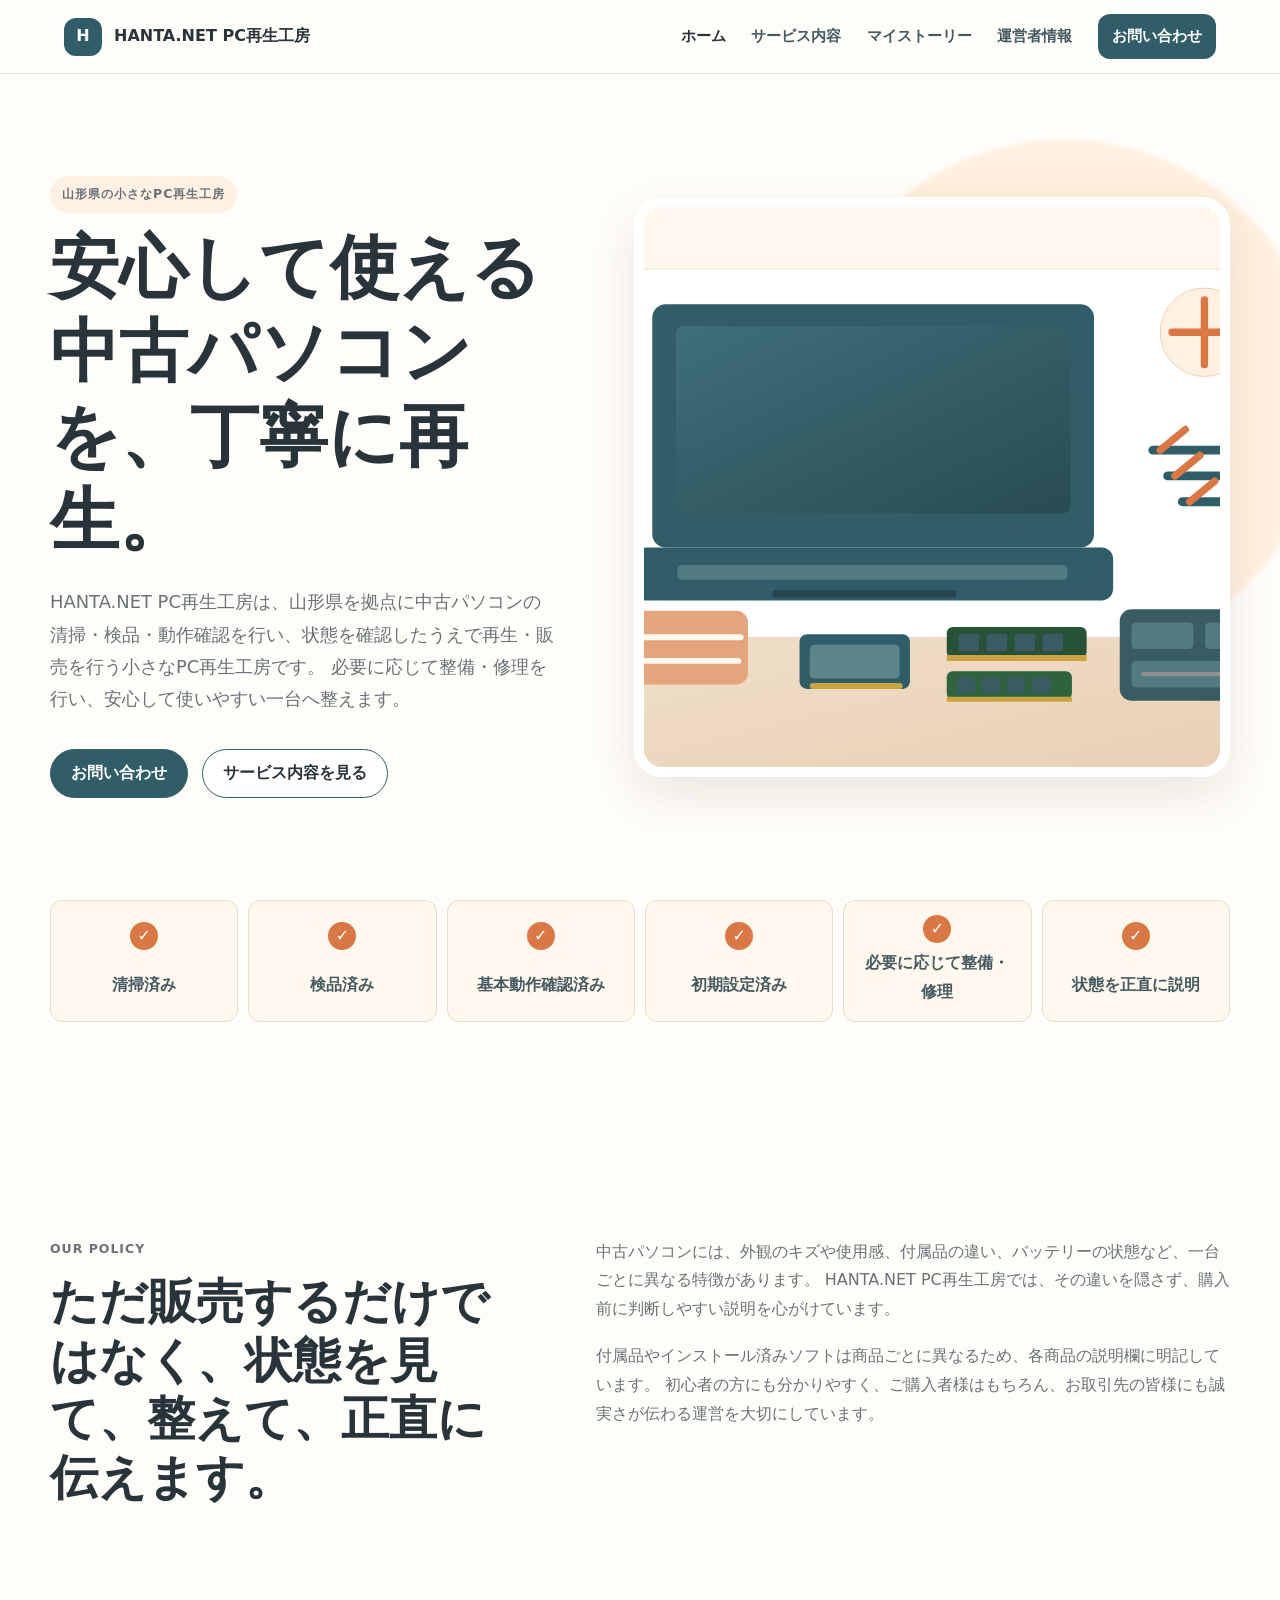
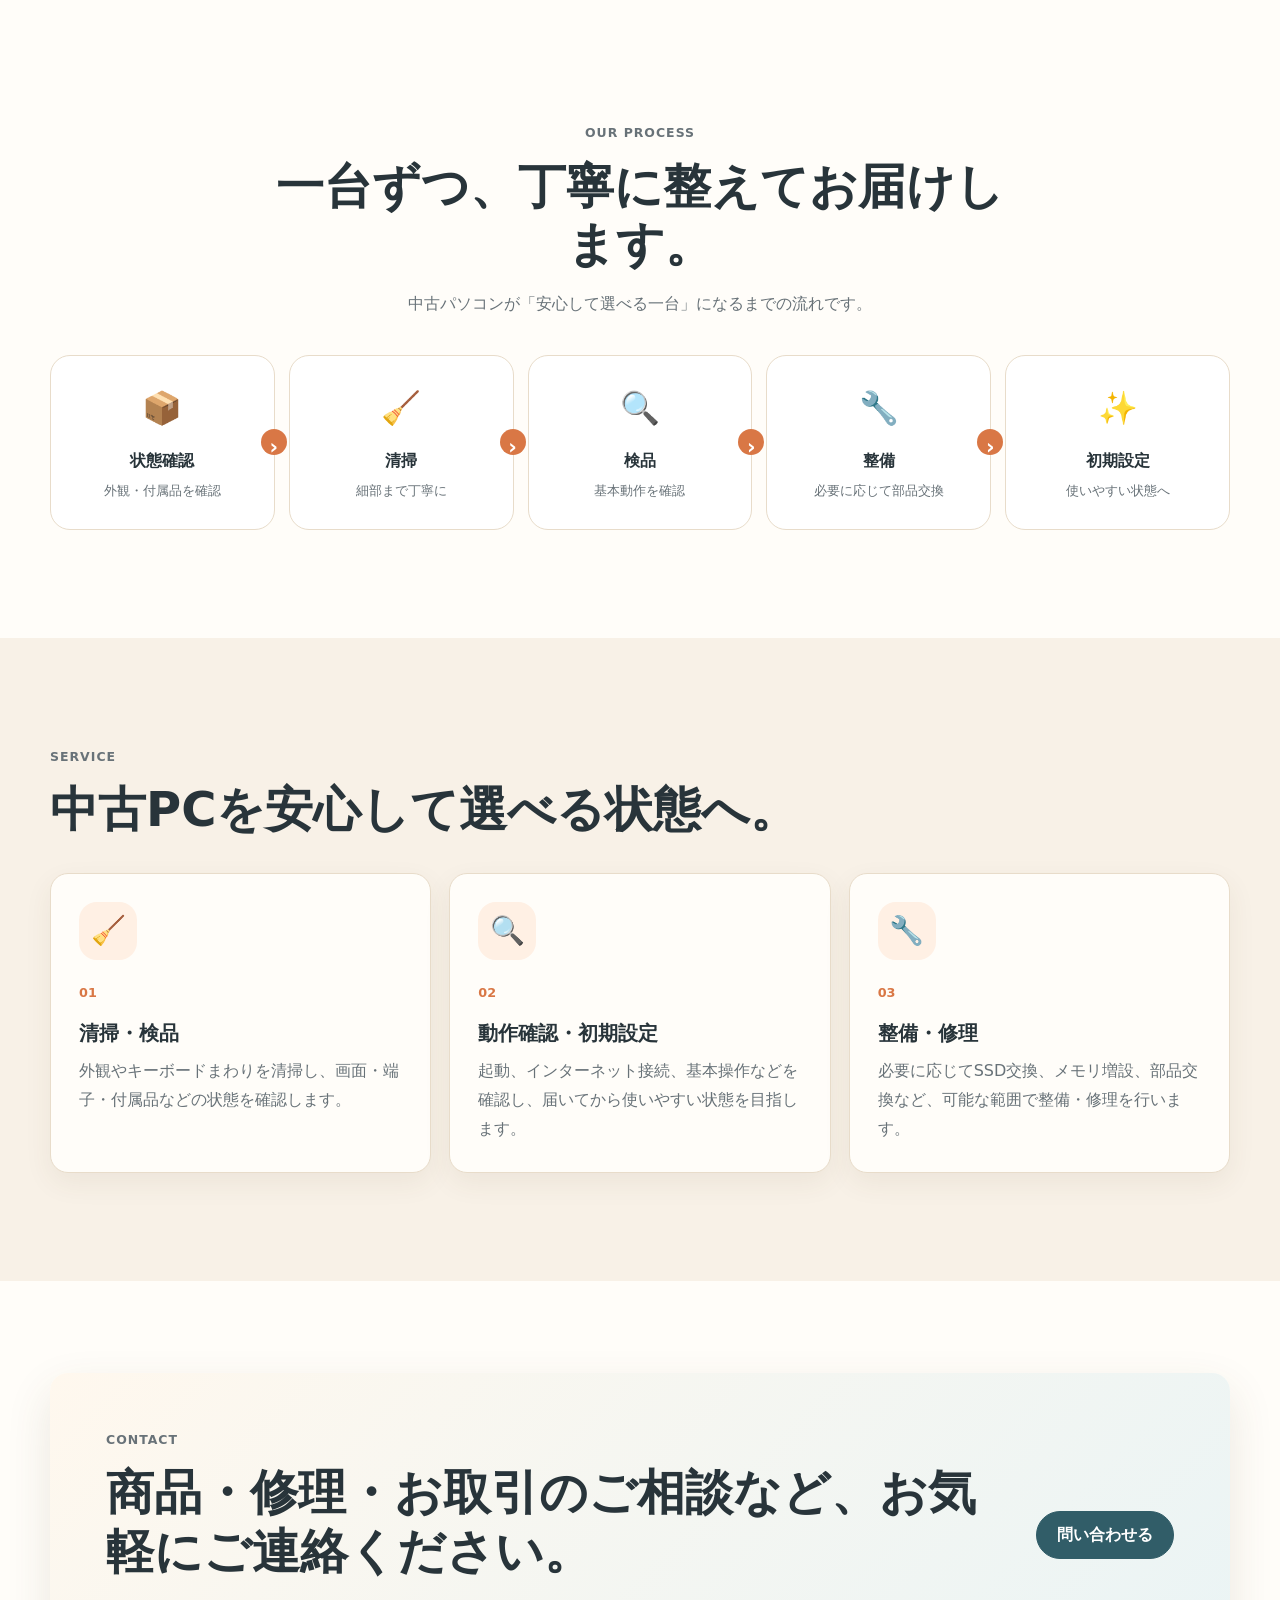
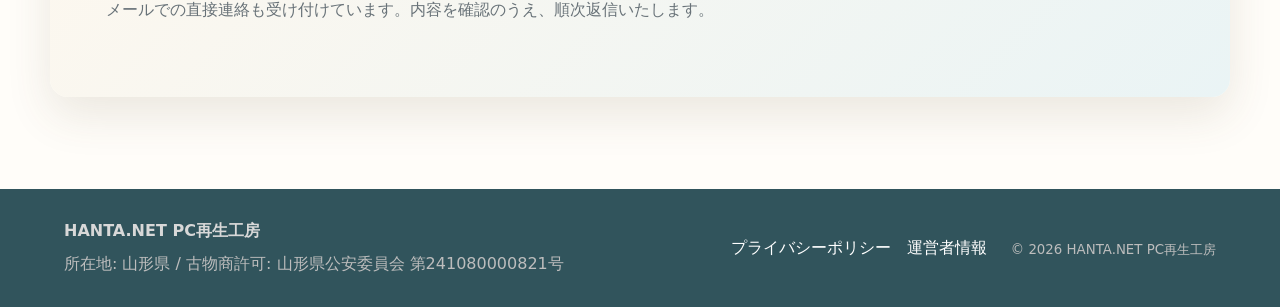
==== commit f79aa71a: "メニュー表記を運営者情報に統一" ====
--- a/index.html
+++ b/index.html
@@ -31,7 +31,7 @@
         <a href="index.html" data-page="index">ホーム</a>
         <a href="service.html" data-page="service">サービス内容</a>
         <a href="story.html" data-page="story">マイストーリー</a>
-        <a href="about.html" data-page="about">概要</a>
+        <a href="about.html" data-page="about">運営者情報</a>
         <a href="contact.html" class="nav-contact" data-page="contact">お問い合わせ</a>
       </nav>
     </header>
--- a/style.css
+++ b/style.css
@@ -1,13 +1,16 @@
 :root {
-  --bg: #ffffff;
-  --ink: #161616;
-  --muted: #666666;
-  --soft: #f5f5f5;
-  --line: #dedede;
-  --dark: #222222;
-  --mid: #3d3d3d;
-  --accent: #0f5f87;
-  --shadow: 0 18px 46px rgba(0, 0, 0, 0.1);
+  --bg: #fffdf9;
+  --ink: #28343a;
+  --muted: #687278;
+  --soft: #f8f1e7;
+  --line: #e8dcca;
+  --dark: #315d68;
+  --mid: #455a61;
+  --accent: #d97745;
+  --accent-soft: #fff0e4;
+  --blue-soft: #eaf4f5;
+  --cream: #fff8ee;
+  --shadow: 0 18px 46px rgba(91, 70, 45, 0.12);
 }
 
 * {
@@ -45,7 +48,7 @@
   min-height: 74px;
   padding: 14px clamp(18px, 5vw, 64px);
   border-bottom: 1px solid rgba(222, 222, 222, 0.9);
-  background: rgba(255, 255, 255, 0.94);
+  background: rgba(255, 253, 249, 0.95);
   backdrop-filter: blur(14px);
 }
 
@@ -65,7 +68,7 @@
   height: 38px;
   place-items: center;
   color: #fff;
-  border-radius: 6px;
+  border-radius: 12px;
   background: var(--dark);
 }
 
@@ -94,7 +97,7 @@
 .nav-contact {
   padding: 9px 14px;
   color: #fff !important;
-  border-radius: 6px;
+  border-radius: 12px;
   background: var(--dark);
 }
 
@@ -103,7 +106,7 @@
   width: 42px;
   height: 42px;
   border: 1px solid var(--line);
-  border-radius: 6px;
+  border-radius: 12px;
   background: #fff;
 }
 
@@ -160,7 +163,7 @@
 
 .hero-media {
   overflow: hidden;
-  border-radius: 8px;
+  border-radius: 28px;
   box-shadow: var(--shadow);
 }
 
@@ -187,7 +190,7 @@
   min-height: 48px;
   padding: 12px 20px;
   border: 1px solid var(--dark);
-  border-radius: 6px;
+  border-radius: 12px;
   font-weight: 800;
   line-height: 1.4;
   text-decoration: none;
@@ -223,9 +226,9 @@
   place-items: center;
   padding: 14px;
   border: 1px solid var(--line);
-  border-radius: 6px;
+  border-radius: 12px;
   color: var(--mid);
-  background: #fff;
+  background: var(--cream);
   font-weight: 800;
   text-align: center;
 }
@@ -267,8 +270,15 @@
   min-height: 240px;
   padding: 28px;
   border: 1px solid var(--line);
-  border-radius: 8px;
-  background: #fff;
+  border-radius: 18px;
+  background: #fffdf9;
+  box-shadow: 0 10px 28px rgba(91, 70, 45, 0.07);
+  transition: transform 0.2s ease, box-shadow 0.2s ease;
+}
+
+.card:hover {
+  transform: translateY(-4px);
+  box-shadow: var(--shadow);
 }
 
 .card-number {
@@ -296,7 +306,7 @@
   margin-bottom: clamp(54px, 8vw, 92px);
   padding: clamp(32px, 5vw, 56px);
   border: 1px solid var(--line);
-  border-radius: 8px;
+  border-radius: 18px;
   box-shadow: var(--shadow);
 }
 
@@ -327,7 +337,7 @@
   height: min(50vw, 500px);
   width: 100%;
   object-fit: cover;
-  border-radius: 8px;
+  border-radius: 18px;
   box-shadow: var(--shadow);
 }
 
@@ -345,7 +355,7 @@
 .contact-note {
   padding: 28px;
   border: 1px solid var(--line);
-  border-radius: 8px;
+  border-radius: 18px;
   background: var(--soft);
 }
 
@@ -365,7 +375,7 @@
   gap: 18px;
   padding: clamp(24px, 4vw, 36px);
   border: 1px solid var(--line);
-  border-radius: 8px;
+  border-radius: 18px;
   background: #fff;
   box-shadow: var(--shadow);
 }
@@ -386,7 +396,7 @@
 .contact-form textarea {
   width: 100%;
   border: 1px solid #cfcfcf;
-  border-radius: 6px;
+  border-radius: 12px;
   padding: 12px 14px;
   color: var(--ink);
   font: inherit;
@@ -498,7 +508,7 @@
     gap: 0;
     padding: 12px;
     border: 1px solid var(--line);
-    border-radius: 8px;
+    border-radius: 18px;
     background: #fff;
     box-shadow: var(--shadow);
   }
@@ -576,3 +586,149 @@
     width: 100%;
   }
 }
+
+
+/* Warm, friendly visual additions */
+.hero {
+  position: relative;
+}
+.hero::before {
+  content: "";
+  position: absolute;
+  z-index: -1;
+  top: 8%;
+  right: -8%;
+  width: 44%;
+  aspect-ratio: 1;
+  border-radius: 50%;
+  background: #fff0df;
+  filter: blur(2px);
+}
+.hero-copy .eyebrow {
+  display: inline-flex;
+  padding: 7px 12px;
+  border-radius: 999px;
+  background: var(--accent-soft);
+}
+.hero h1 {
+  font-size: clamp(2.45rem, 5.4vw, 4.75rem);
+}
+.hero-media {
+  border: 10px solid #fff;
+  background: var(--cream);
+}
+.button {
+  border-color: var(--dark);
+  border-radius: 999px;
+}
+.button-dark:hover {
+  background: #244b54;
+}
+.button-light:hover {
+  background: var(--blue-soft);
+}
+.trust-item::before {
+  content: "✓";
+  display: grid;
+  width: 28px;
+  height: 28px;
+  margin-bottom: 6px;
+  place-items: center;
+  color: #fff;
+  border-radius: 50%;
+  background: var(--accent);
+}
+.card-icon {
+  display: grid;
+  width: 58px;
+  height: 58px;
+  margin-bottom: 18px;
+  place-items: center;
+  border-radius: 18px;
+  background: var(--accent-soft);
+  font-size: 1.75rem;
+}
+.process-section {
+  text-align: center;
+}
+.process-section .section-heading {
+  margin-right: auto;
+  margin-left: auto;
+}
+.process-flow {
+  display: grid;
+  grid-template-columns: repeat(5, minmax(0, 1fr));
+  gap: 14px;
+  margin-top: 36px;
+}
+.process-step {
+  position: relative;
+  padding: 24px 14px;
+  border: 1px solid var(--line);
+  border-radius: 20px;
+  background: #fff;
+}
+.process-step:not(:last-child)::after {
+  content: "›";
+  position: absolute;
+  z-index: 2;
+  top: 50%;
+  right: -13px;
+  display: grid;
+  width: 26px;
+  height: 26px;
+  place-items: center;
+  color: #fff;
+  border-radius: 50%;
+  background: var(--accent);
+  transform: translateY(-50%);
+  font-size: 1.3rem;
+  font-weight: 900;
+}
+.process-icon {
+  display: block;
+  margin-bottom: 10px;
+  font-size: 2rem;
+}
+.process-step strong {
+  display: block;
+  color: var(--ink);
+}
+.process-step small {
+  color: var(--muted);
+}
+.cta-panel {
+  border: 0;
+  background: linear-gradient(135deg, var(--cream), var(--blue-soft));
+}
+.page-hero {
+  position: relative;
+}
+.page-hero::after {
+  content: "";
+  display: block;
+  width: 72px;
+  height: 6px;
+  margin-top: 28px;
+  border-radius: 999px;
+  background: var(--accent);
+}
+.site-footer {
+  background: #31545c;
+}
+@media (max-width: 940px) {
+  .process-flow {
+    grid-template-columns: repeat(2, minmax(0, 1fr));
+  }
+  .process-step:not(:last-child)::after {
+    display: none;
+  }
+}
+@media (max-width: 560px) {
+  .process-flow {
+    grid-template-columns: 1fr;
+  }
+  .hero::before {
+    width: 80%;
+  }
+}
